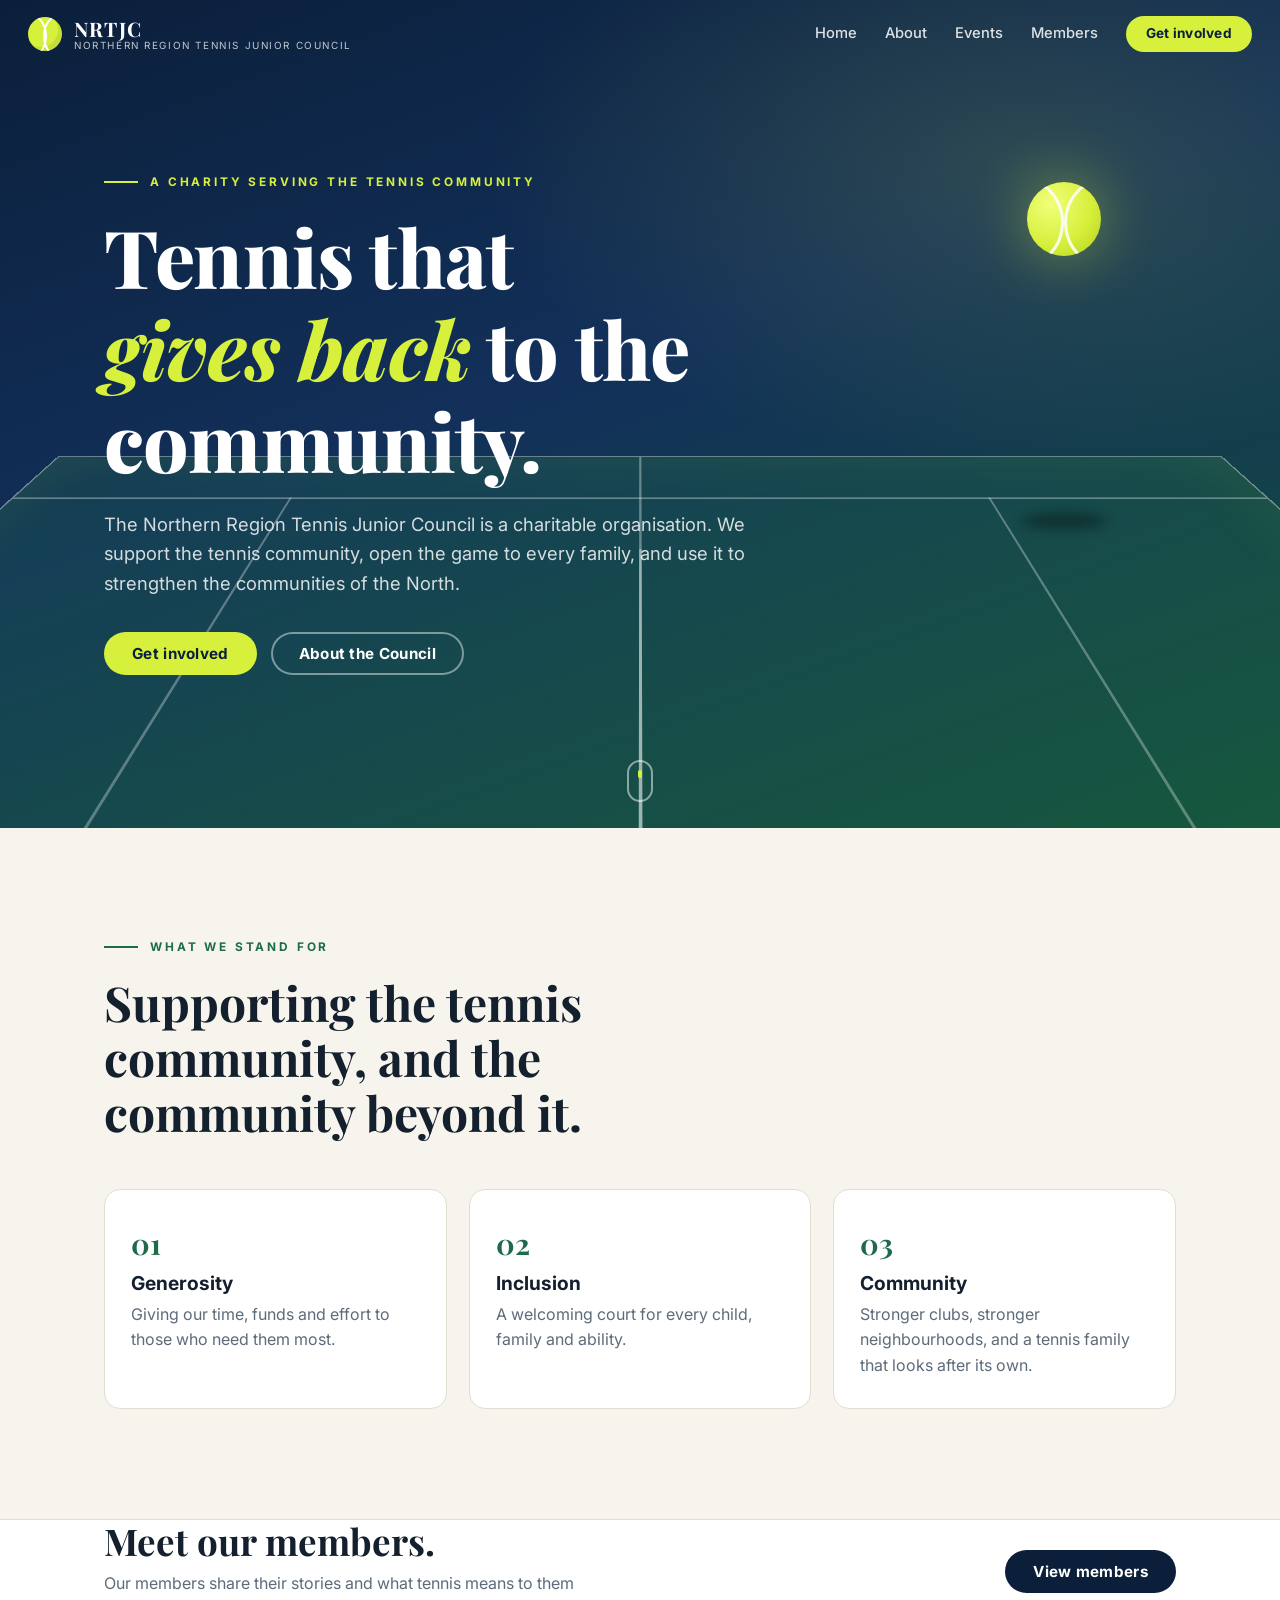
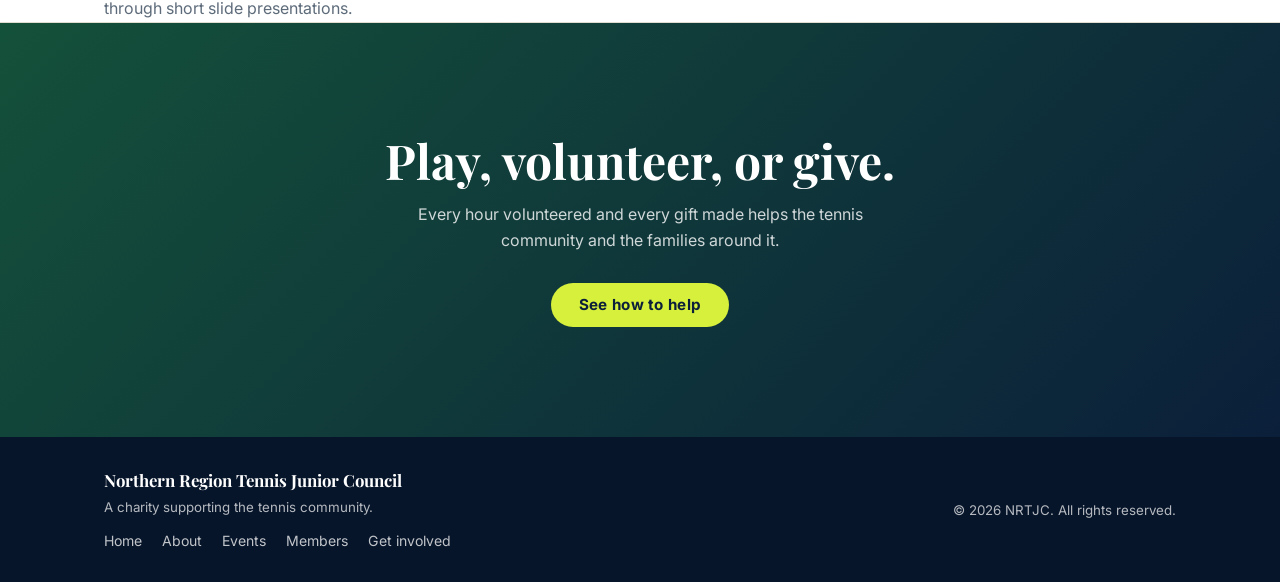
==== index.html @ 8a2147fd "Split into multiple pages and remove placeholder content Pages: home, about, events, members, get-in" ====
<!doctype html>
<html lang="en">
<head>
  <meta charset="utf-8">
  <meta name="viewport" content="width=device-width, initial-scale=1">
  <title>Northern Region Tennis Junior Council</title>
  <meta name="description" content="A charity supporting the tennis community and the communities around it.">
  <link rel="preconnect" href="https://fonts.googleapis.com">
  <link rel="preconnect" href="https://fonts.gstatic.com" crossorigin>
  <link href="https://fonts.googleapis.com/css2?family=Inter:wght@400;500;600;700&family=Playfair+Display:wght@600;700;800&display=swap" rel="stylesheet">
  <link rel="stylesheet" href="styles.css">
</head>
<body data-page="home">
<main>
  <section class="hero hero-simple">
    <div class="court" aria-hidden="true">
      <div class="court-lines"></div>
      <div class="ball"></div>
      <div class="ball-shadow"></div>
    </div>
    <div class="hero-inner">
      <p class="eyebrow">A charity serving the tennis community</p>
      <h1>Tennis that <em>gives&nbsp;back</em> to the community.</h1>
      <p class="lead">The Northern Region Tennis Junior Council is a charitable organisation. We support the tennis community, open the game to every family, and use it to strengthen the communities of the North.</p>
      <div class="hero-cta">
        <a href="get-involved.html" class="btn">Get involved</a>
        <a href="about.html" class="btn btn-ghost">About the Council</a>
      </div>
    </div>
    <a href="#stand" class="scroll-cue" aria-label="Scroll down"><span></span></a>
  </section>

  <section class="section" id="stand">
    <div class="wrap">
      <div class="section-head reveal">
        <p class="eyebrow dark">What we stand for</p>
        <h2>Supporting the tennis community, and the community beyond it.</h2>
      </div>
      <div class="values">
        <div class="value reveal"><span class="n">01</span><h3>Generosity</h3><p>Giving our time, funds and effort to those who need them most.</p></div>
        <div class="value reveal"><span class="n">02</span><h3>Inclusion</h3><p>A welcoming court for every child, family and ability.</p></div>
        <div class="value reveal"><span class="n">03</span><h3>Community</h3><p>Stronger clubs, stronger neighbourhoods, and a tennis family that looks after its own.</p></div>
      </div>
    </div>
  </section>

  <section class="band">
    <div class="wrap split reveal">
      <div><h2>Meet our members.</h2><p>Our members share their stories and what tennis means to them through short slide presentations.</p></div>
      <a href="members.html" class="btn btn-navy">View members</a>
    </div>
  </section>

  <section class="section cta">
    <div class="wrap center reveal">
      <h2>Play, volunteer, or give.</h2>
      <p>Every hour volunteered and every gift made helps the tennis community and the families around it.</p>
      <a href="get-involved.html" class="btn">See how to help</a>
    </div>
  </section>
</main>

<script src="site-config.js"></script>
<script src="layout.js"></script>
</body>
</html>
---- styles.css ----
:root {
  --navy: #0b1f3a;
  --navy-2: #12305a;
  --court: #1d6b4a;
  --court-2: #14513a;
  --ball: #d6f03c;
  --ball-dark: #b5cf1f;
  --cream: #f6f4ec;
  --ink: #14202e;
  --muted: #5d6b7a;
  --line: #e1ddd0;
  --white: #fff;
  --radius: 16px;
  --shadow: 0 18px 40px -18px rgba(11, 31, 58, .35);
  --serif: "Playfair Display", Georgia, serif;
  --sans: "Inter", system-ui, -apple-system, "Segoe UI", sans-serif;
}

* { box-sizing: border-box; }
html { scroll-behavior: smooth; scroll-padding-top: 72px; }
body {
  margin: 0; font-family: var(--sans); color: var(--ink); background: var(--cream);
  line-height: 1.6; -webkit-font-smoothing: antialiased;
}
h1, h2, h3 { font-family: var(--serif); line-height: 1.15; margin: 0; }
h3 { font-family: var(--sans); font-weight: 700; }
p { margin: 0 0 1em; }
a { color: inherit; }
img { max-width: 100%; }
[hidden] { display: none !important; }

.wrap { max-width: 1120px; margin: 0 auto; padding: 0 24px; }
.center { text-align: center; }

/* ---------- Buttons ---------- */
.btn {
  display: inline-block; background: var(--ball); color: var(--navy); font-weight: 700;
  padding: 14px 28px; border-radius: 999px; text-decoration: none; border: 0; cursor: pointer;
  font: 700 .95rem/1 var(--sans); letter-spacing: .02em;
  transition: transform .2s, box-shadow .2s, background .2s;
}
.btn:hover { transform: translateY(-2px); background: #e4ff4a; box-shadow: 0 10px 24px -8px rgba(214, 240, 60, .6); }
.btn-small { padding: 11px 20px; font-size: .85rem; }
.btn-ghost { background: transparent; color: var(--white); box-shadow: inset 0 0 0 2px rgba(255,255,255,.45); }
.btn-ghost:hover { background: rgba(255,255,255,.1); box-shadow: inset 0 0 0 2px var(--white); }
.btn-ghost-dark { background: transparent; color: var(--navy); box-shadow: inset 0 0 0 2px var(--line); }
.btn-ghost-dark:hover { background: var(--cream); box-shadow: inset 0 0 0 2px var(--navy); }

/* ---------- Nav ---------- */
.nav {
  position: fixed; inset: 0 0 auto 0; z-index: 50; height: 68px;
  display: flex; align-items: center; justify-content: space-between; padding: 0 28px;
  background: rgba(11, 31, 58, .0); transition: background .3s, box-shadow .3s;
}
.nav.scrolled { background: rgba(11, 31, 58, .96); backdrop-filter: blur(8px); box-shadow: 0 6px 24px rgba(0,0,0,.2); }
.brand { display: flex; align-items: center; gap: 12px; text-decoration: none; color: var(--white); }
.brand-mark {
  width: 34px; height: 34px; border-radius: 50%; background: var(--ball); position: relative; flex: none;
  box-shadow: inset -4px -4px 0 rgba(0,0,0,.08);
}
.brand-mark::before, .brand-mark::after {
  content: ""; position: absolute; width: 140%; height: 140%; border: 2px solid var(--white); border-radius: 50%;
}
.brand-mark::before { left: -95%; top: -20%; }
.brand-mark::after { right: -95%; top: -20%; }
.brand-mark { overflow: hidden; }
.brand-text { display: flex; flex-direction: column; line-height: 1.1; }
.brand-text strong { font-family: var(--serif); font-size: 1.25rem; letter-spacing: .06em; }
.brand-text small { font-size: .62rem; text-transform: uppercase; letter-spacing: .16em; opacity: .75; }
#navLinks { display: flex; align-items: center; gap: 28px; }
#navLinks a:not(.btn) { color: var(--white); text-decoration: none; font-weight: 500; font-size: .92rem; opacity: .85; position: relative; }
#navLinks a:not(.btn):hover { opacity: 1; }
#navLinks a:not(.btn)::after {
  content: ""; position: absolute; left: 0; bottom: -6px; height: 2px; width: 0; background: var(--ball); transition: width .25s;
}
#navLinks a:not(.btn):hover::after { width: 100%; }
.nav-toggle { display: none; background: none; border: 0; width: 40px; height: 40px; cursor: pointer; position: relative; }
.nav-toggle span { position: absolute; left: 9px; right: 9px; height: 2px; background: var(--white); transition: transform .25s, top .25s; }
.nav-toggle span:first-child { top: 15px; }
.nav-toggle span:last-child { top: 23px; }
.nav-toggle[aria-expanded="true"] span:first-child { top: 19px; transform: rotate(45deg); }
.nav-toggle[aria-expanded="true"] span:last-child { top: 19px; transform: rotate(-45deg); }

/* ---------- Hero ---------- */
.hero {
  position: relative; min-height: 100vh; display: flex; align-items: center; overflow: hidden; color: var(--white);
  background:
    radial-gradient(900px 500px at 80% 20%, rgba(214,240,60,.14), transparent 60%),
    linear-gradient(160deg, var(--navy) 0%, var(--navy-2) 45%, var(--court-2) 100%);
}
.court { position: absolute; inset: 0; perspective: 900px; pointer-events: none; }
.court-lines {
  position: absolute; left: 50%; bottom: -35%; width: 130%; aspect-ratio: 1.9; transform: translateX(-50%) rotateX(62deg);
  border: 3px solid rgba(255,255,255,.35); background: rgba(29,107,74,.25);
  background-image:
    linear-gradient(rgba(255,255,255,.35), rgba(255,255,255,.35)),
    linear-gradient(rgba(255,255,255,.35), rgba(255,255,255,.35)),
    linear-gradient(rgba(255,255,255,.35), rgba(255,255,255,.35)),
    linear-gradient(rgba(255,255,255,.35), rgba(255,255,255,.35));
  background-repeat: no-repeat;
  background-size: 3px 100%, 100% 3px, 100% 3px, 3px 50%;
  background-position: 50% 0, 0 12%, 0 88%, 50% 50%;
  /* service lines & centre mark */
  box-shadow: 0 0 120px rgba(214,240,60,.08) inset;
}
.court-lines::before {
  content: ""; position: absolute; left: 22%; right: 22%; top: 12%; bottom: 12%;
  border-left: 3px solid rgba(255,255,255,.3); border-right: 3px solid rgba(255,255,255,.3);
}
.ball {
  position: absolute; right: 14%; top: 22%; width: 74px; height: 74px; border-radius: 50%;
  background: radial-gradient(circle at 32% 30%, #f1ff7a, var(--ball) 55%, var(--ball-dark));
  box-shadow: 0 0 60px rgba(214,240,60,.45);
  animation: bounce 2.6s cubic-bezier(.3,0,.4,1) infinite;
}
.ball::before, .ball::after {
  content: ""; position: absolute; width: 120%; height: 120%; border: 3px solid rgba(255,255,255,.85); border-radius: 50%;
}
.ball::before { left: -78%; top: -10%; }
.ball::after { right: -78%; top: -10%; }
.ball { overflow: hidden; }
.ball-shadow {
  position: absolute; right: calc(14% - 6px); top: 62%; width: 86px; height: 16px; border-radius: 50%;
  background: rgba(0,0,0,.35); filter: blur(6px); animation: shadow 2.6s cubic-bezier(.3,0,.4,1) infinite;
}
@keyframes bounce {
  0%, 100% { transform: translateY(300px) scale(1, .92); animation-timing-function: cubic-bezier(.2,.7,.4,1); }
  50% { transform: translateY(0) scale(1); animation-timing-function: cubic-bezier(.6,0,.8,.3); }
}
@keyframes shadow { 0%, 100% { transform: scale(1); opacity: .55; } 50% { transform: scale(.55); opacity: .2; } }

.hero-inner { position: relative; max-width: 1120px; margin: 0 auto; padding: 120px 24px 100px; width: 100%; }
.hero h1 { font-size: clamp(2.5rem, 6.4vw, 5rem); font-weight: 800; max-width: 14ch; letter-spacing: -.01em; }
.hero h1 em { font-style: italic; color: var(--ball); }
.lead { max-width: 54ch; font-size: 1.15rem; margin: 24px 0 34px; color: rgba(255,255,255,.82); }
.eyebrow {
  text-transform: uppercase; letter-spacing: .24em; font-size: .74rem; font-weight: 700; color: var(--ball);
  display: flex; align-items: center; gap: 12px; margin-bottom: 18px;
}
.eyebrow::before { content: ""; width: 34px; height: 2px; background: currentColor; }
.eyebrow.dark { color: var(--court); }
.hero-cta { display: flex; flex-wrap: wrap; gap: 14px; }
.scroll-cue {
  position: absolute; left: 50%; bottom: 26px; width: 26px; height: 42px; border: 2px solid rgba(255,255,255,.5);
  border-radius: 14px; transform: translateX(-50%);
}
.scroll-cue span { position: absolute; left: 50%; top: 8px; width: 4px; height: 8px; margin-left: -2px; border-radius: 2px; background: var(--ball); animation: cue 1.6s infinite; }
@keyframes cue { 0% { opacity: 1; transform: translateY(0); } 100% { opacity: 0; transform: translateY(14px); } }

/* ---------- Sections ---------- */
.section { padding: 110px 0; }
.section.dark { background: var(--navy); color: var(--white); }
.section-head { max-width: 640px; margin-bottom: 48px; }
.section-head h2, .two-col h2 { font-size: clamp(2rem, 4vw, 3rem); }
.section-head .sub { margin: 16px 0 0; color: var(--muted); }
.two-col { display: grid; grid-template-columns: 1fr 1.2fr; gap: 64px; align-items: start; }
.pillars { list-style: none; padding: 0; margin: 32px 0 0; display: grid; gap: 22px; }
.pillars li { display: flex; gap: 20px; padding-top: 22px; border-top: 1px solid var(--line); }
.pillars li > span { font-family: var(--serif); font-size: 1.6rem; color: var(--court); font-weight: 700; }
.pillars h3 { margin-bottom: 2px; }
.pillars p { margin: 0; color: var(--muted); }

.cards { display: grid; grid-template-columns: repeat(4, 1fr); gap: 20px; }
.card {
  background: linear-gradient(180deg, rgba(255,255,255,.07), rgba(255,255,255,.02));
  border: 1px solid rgba(255,255,255,.12); border-radius: var(--radius); padding: 28px 24px; position: relative; overflow: hidden;
  transition: transform .3s, border-color .3s;
}
.card::after { content: ""; position: absolute; left: 0; bottom: 0; height: 3px; width: 0; background: var(--ball); transition: width .4s; }
.card:hover { transform: translateY(-6px); border-color: rgba(214,240,60,.5); }
.card:hover::after { width: 100%; }
.card-tag { display: inline-block; background: var(--ball); color: var(--navy); font-size: .72rem; font-weight: 700; padding: 4px 12px; border-radius: 999px; letter-spacing: .08em; margin-bottom: 18px; }
.card h3 { font-size: 1.3rem; margin-bottom: 10px; }
.card p { color: rgba(255,255,255,.75); margin: 0; font-size: .95rem; }

/* ---------- Events ---------- */
.events { list-style: none; margin: 0; padding: 0; display: grid; gap: 14px; }
.events li {
  display: flex; align-items: center; gap: 24px; background: var(--white); border-radius: var(--radius);
  padding: 20px 26px; border: 1px solid var(--line); transition: transform .25s, box-shadow .25s;
}
.events li:hover { transform: translateX(6px); box-shadow: var(--shadow); }
.events time { display: flex; flex-direction: column; align-items: center; min-width: 64px; background: var(--navy); color: var(--white); border-radius: 12px; padding: 8px 6px; line-height: 1.1; }
.events time b { font-size: .68rem; letter-spacing: .16em; color: var(--ball); }
.events time span { font-family: var(--serif); font-size: 1.7rem; font-weight: 700; }
.events li > div { flex: 1; }
.events h3 { font-size: 1.1rem; }
.events p { margin: 2px 0 0; color: var(--muted); font-size: .92rem; }
.chip { font-size: .75rem; font-weight: 700; padding: 6px 14px; border-radius: 999px; background: rgba(29,107,74,.12); color: var(--court-2); white-space: nowrap; }
.chip.alt { background: rgba(11,31,58,.08); color: var(--navy-2); }

/* ---------- Members ---------- */
.members-section { background: linear-gradient(180deg, #ecebe0, var(--cream)); }
.toolbar { display: flex; gap: 14px; margin-bottom: 32px; flex-wrap: wrap; }
.toolbar input {
  flex: 1; min-width: 220px; padding: 14px 20px; border-radius: 999px; border: 1px solid var(--line);
  font: 500 .95rem var(--sans); background: var(--white); outline: none; transition: border-color .2s, box-shadow .2s;
}
.toolbar input:focus { border-color: var(--court); box-shadow: 0 0 0 4px rgba(29,107,74,.15); }
.toolbar .btn { background: var(--navy); color: var(--white); }
.toolbar .btn:hover { background: var(--navy-2); box-shadow: 0 10px 24px -8px rgba(11,31,58,.5); }

.member-grid { display: grid; grid-template-columns: repeat(auto-fill, minmax(260px, 1fr)); gap: 22px; }
.member {
  background: var(--white); border-radius: var(--radius); border: 1px solid var(--line); overflow: hidden; cursor: pointer;
  text-align: left; padding: 0; font: inherit; color: inherit; display: flex; flex-direction: column;
  transition: transform .3s, box-shadow .3s; position: relative;
}
.member:hover, .member:focus-visible { transform: translateY(-6px); box-shadow: var(--shadow); outline: none; }
.member:focus-visible { box-shadow: 0 0 0 3px var(--court), var(--shadow); }
.member-top { height: 96px; position: relative; background: linear-gradient(135deg, var(--navy), var(--court)); }
.member-top::after {
  content: ""; position: absolute; inset: 0; opacity: .25;
  background: repeating-linear-gradient(90deg, transparent 0 38px, rgba(255,255,255,.5) 38px 40px);
}
.avatar {
  width: 72px; height: 72px; border-radius: 50%; display: grid; place-items: center; flex: none;
  font: 800 1.5rem var(--serif); color: var(--navy); background: var(--ball); border: 4px solid var(--white);
}
.member .avatar { position: absolute; left: 22px; bottom: -36px; z-index: 1; }
.member-body { padding: 48px 22px 22px; flex: 1; display: flex; flex-direction: column; }
.member h3 { font-size: 1.15rem; }
.member .meta { color: var(--muted); font-size: .88rem; margin: 2px 0 16px; }
.member-foot { margin-top: auto; display: flex; align-items: center; justify-content: space-between; font-size: .82rem; font-weight: 600; color: var(--court-2); }
.member-foot .arrow { transition: transform .25s; }
.member:hover .arrow { transform: translateX(5px); }
.slide-dots { display: flex; gap: 6px; }
.slide-dots i { width: 10px; height: 10px; border-radius: 50%; background: var(--line); }
.slide-dots i.on { background: var(--ball-dark); }
.remove-btn {
  position: absolute; top: 10px; right: 10px; z-index: 2; background: rgba(0,0,0,.45); color: var(--white); border: 0;
  border-radius: 999px; font: 600 .7rem var(--sans); padding: 5px 10px; cursor: pointer;
}
.remove-btn:hover { background: #b3261e; }
.badge-local { position: absolute; top: 10px; left: 12px; z-index: 2; font-size: .66rem; font-weight: 700; letter-spacing: .1em; text-transform: uppercase; color: var(--navy); background: var(--ball); padding: 3px 9px; border-radius: 999px; }
.empty { text-align: center; color: var(--muted); padding: 40px 0; }

/* ---------- CTA / footer ---------- */
.cta { background: linear-gradient(135deg, var(--court-2), var(--navy)); color: var(--white); }
.cta h2 { font-size: clamp(2rem, 4vw, 3rem); margin-bottom: 14px; }
.cta p { max-width: 52ch; margin: 0 auto 30px; color: rgba(255,255,255,.8); }
.footer { background: #07152a; color: rgba(255,255,255,.7); padding: 30px 0; }
.footer-in { display: flex; justify-content: space-between; gap: 20px; flex-wrap: wrap; align-items: center; }
.footer strong { color: var(--white); font-family: var(--serif); font-size: 1.05rem; }

/* ---------- Modals ---------- */
.modal { position: fixed; inset: 0; z-index: 100; display: grid; place-items: center; padding: 20px; animation: fade .2s; }
.modal-backdrop { position: absolute; inset: 0; background: rgba(7,21,42,.82); backdrop-filter: blur(4px); }
.modal-panel {
  position: relative; background: var(--white); border-radius: 20px; width: 100%; max-height: calc(100vh - 40px);
  overflow: auto; box-shadow: 0 40px 90px rgba(0,0,0,.5); animation: pop .3s cubic-bezier(.2,.8,.3,1.2);
}
@keyframes fade { from { opacity: 0; } }
@keyframes pop { from { opacity: 0; transform: translateY(24px) scale(.96); } }
.modal-close {
  position: absolute; top: 14px; right: 16px; z-index: 3; width: 38px; height: 38px; border-radius: 50%; border: 0;
  background: rgba(11,31,58,.08); font-size: 1.6rem; line-height: 1; cursor: pointer; color: var(--navy);
}
.modal-close:hover { background: var(--ball); }

.viewer-panel { max-width: 1040px; padding: 26px 26px 26px; display: flex; flex-direction: column; }
.viewer-head { display: flex; align-items: center; gap: 16px; padding-right: 50px; margin-bottom: 18px; }
.viewer-head .avatar { width: 58px; height: 58px; font-size: 1.2rem; border: 0; }
.viewer-head h3 { font-size: 1.3rem; font-family: var(--serif); }
.viewer-head p { margin: 0; color: var(--muted); font-size: .92rem; }
.viewer-tabs { display: flex; gap: 8px; margin-bottom: 14px; flex-wrap: wrap; }
.viewer-tabs button {
  border: 1px solid var(--line); background: var(--cream); padding: 9px 18px; border-radius: 999px; cursor: pointer;
  font: 600 .86rem var(--sans); color: var(--navy); transition: all .2s;
}
.viewer-tabs button[aria-selected="true"] { background: var(--navy); color: var(--white); border-color: var(--navy); }
.viewer-stage {
  position: relative; width: 100%; aspect-ratio: 16 / 9; background: var(--cream); border-radius: 12px; overflow: hidden; border: 1px solid var(--line);
}
.viewer-stage iframe { position: absolute; inset: 0; width: 100%; height: 100%; border: 0; }
.stage-msg { position: absolute; inset: 0; display: grid; place-content: center; text-align: center; padding: 24px; color: var(--muted); }
.stage-msg .ico { font-size: 2.4rem; margin-bottom: 6px; }
.stage-msg b { color: var(--navy); }
.stage-loading::before {
  content: ""; position: absolute; left: 50%; top: 50%; width: 34px; height: 34px; margin: -17px; border-radius: 50%;
  border: 3px solid var(--line); border-top-color: var(--court); animation: spin .8s linear infinite;
}
@keyframes spin { to { transform: rotate(360deg); } }

.form-panel { max-width: 560px; padding: 34px 32px 28px; }
.form-panel h3 { font: 700 1.6rem var(--serif); margin-bottom: 8px; }
.hint { color: var(--muted); font-size: .9rem; }
.hint.small { font-size: .78rem; margin: 18px 0 0; }
.hint code { background: var(--cream); padding: 1px 6px; border-radius: 4px; }
.form-panel form { display: grid; gap: 14px; margin-top: 18px; }
.form-panel label { display: grid; gap: 6px; font-size: .8rem; font-weight: 700; color: var(--navy); text-transform: uppercase; letter-spacing: .06em; }
.form-panel input {
  padding: 12px 14px; border: 1px solid var(--line); border-radius: 10px; font: 400 .95rem var(--sans);
  text-transform: none; letter-spacing: 0; color: var(--ink); outline: none;
}
.form-panel input:focus { border-color: var(--court); box-shadow: 0 0 0 4px rgba(29,107,74,.15); }
.row { display: grid; grid-template-columns: 1fr 1fr; gap: 14px; }
.error { color: #b3261e; background: #fdecea; padding: 10px 14px; border-radius: 10px; font-size: .88rem; margin: 0; }
.form-actions { display: flex; justify-content: flex-end; gap: 10px; margin-top: 6px; }

/* ---------- Reveal on scroll ---------- */
.reveal { opacity: 0; transform: translateY(26px); transition: opacity .7s ease, transform .7s ease; }
.reveal.in { opacity: 1; transform: none; }

/* ---------- Responsive ---------- */
@media (max-width: 900px) {
  .cards { grid-template-columns: repeat(2, 1fr); }
  .two-col { grid-template-columns: 1fr; gap: 28px; }
  .ball { right: 8%; width: 56px; height: 56px; }
  .ball-shadow { right: 8%; }
}
@media (max-width: 720px) {
  .nav-toggle { display: block; }
  #navLinks {
    position: absolute; top: 68px; left: 0; right: 0; flex-direction: column; align-items: stretch; gap: 0;
    background: rgba(11,31,58,.98); padding: 8px 24px 20px; display: none;
  }
  #navLinks.open { display: flex; }
  #navLinks a { padding: 14px 0; border-bottom: 1px solid rgba(255,255,255,.1); }
  #navLinks .btn { text-align: center; margin-top: 14px; border: 0; }
  .nav { background: rgba(11,31,58,.96); }
  .section { padding: 80px 0; }
  .cards { grid-template-columns: 1fr; }
  .events li { flex-wrap: wrap; gap: 14px; padding: 18px; }
  .row { grid-template-columns: 1fr; }
  .viewer-panel { padding: 18px 14px; }
  .form-panel { padding: 28px 20px 22px; }
  .hero-inner { padding-top: 110px; }
  .ball { top: 14%; }
}
@media (prefers-reduced-motion: reduce) {
  *, *::before, *::after { animation: none !important; transition: none !important; }
  html { scroll-behavior: auto; }
  .reveal { opacity: 1; transform: none; }
}

/* ---------- Multi-page additions ---------- */
.nav a[aria-current="page"]:not(.btn)::after { width: 100%; }
.nav a[aria-current="page"]:not(.btn) { opacity: 1; }
.page-hero {
  color: var(--white); padding: 150px 0 80px; position: relative; overflow: hidden;
  background:
    radial-gradient(700px 360px at 85% 0%, rgba(214,240,60,.14), transparent 60%),
    linear-gradient(160deg, var(--navy), var(--navy-2) 60%, var(--court-2));
}
.page-hero::after {
  content: ""; position: absolute; left: 0; right: 0; bottom: 0; height: 4px; background: var(--ball);
}
.page-hero h1 { font-size: clamp(2.2rem, 5vw, 3.8rem); max-width: 18ch; }
.page-hero p { max-width: 58ch; color: rgba(255,255,255,.82); font-size: 1.1rem; margin: 18px 0 0; }
.hero-simple { min-height: 92vh; }

.values { display: grid; grid-template-columns: repeat(3, 1fr); gap: 22px; }
.value {
  background: var(--white); border: 1px solid var(--line); border-radius: var(--radius); padding: 30px 26px;
  transition: transform .3s, box-shadow .3s;
}
.value:hover { transform: translateY(-6px); box-shadow: var(--shadow); }
.value .n { font-family: var(--serif); color: var(--court); font-size: 1.8rem; font-weight: 700; }
.value h3 { margin: 6px 0 8px; font-size: 1.2rem; }
.value p { margin: 0; color: var(--muted); }

.prose { max-width: 720px; }
.prose h2 { font-size: clamp(1.8rem, 3.4vw, 2.4rem); margin-bottom: 18px; }
.prose p { font-size: 1.08rem; color: #2a3947; }

.band { background: var(--white); border-top: 1px solid var(--line); border-bottom: 1px solid var(--line); }
.split { display: flex; justify-content: space-between; align-items: center; gap: 28px; flex-wrap: wrap; }
.split h2 { font-size: clamp(1.7rem, 3vw, 2.3rem); }
.split p { margin: 8px 0 0; color: var(--muted); max-width: 52ch; }
.btn-navy { background: var(--navy); color: var(--white); }
.btn-navy:hover { background: var(--navy-2); box-shadow: 0 10px 24px -8px rgba(11,31,58,.5); }

.empty-state {
  text-align: center; background: var(--white); border: 2px dashed var(--line); border-radius: var(--radius);
  padding: 56px 24px; color: var(--muted);
}
.empty-state .ico { font-size: 2.4rem; }
.empty-state h3 { color: var(--navy); font-size: 1.2rem; margin: 6px 0; }
.empty-state p { margin: 0 auto 18px; max-width: 46ch; }

.events .chip:empty { display: none; }
.cards.light .card { background: var(--white); border-color: var(--line); color: var(--ink); }
.cards.light .card p { color: var(--muted); }
.cards.light .card:hover { border-color: var(--court); }
.cards.light .card::after { background: var(--court); }
.card .btn { margin-top: 16px; }

.footer-links { display: flex; gap: 20px; flex-wrap: wrap; margin-top: 10px; }
.footer-links a { color: rgba(255,255,255,.75); text-decoration: none; font-size: .88rem; }
.footer-links a:hover { color: var(--ball); }

@media (max-width: 900px) { .values { grid-template-columns: 1fr; } }
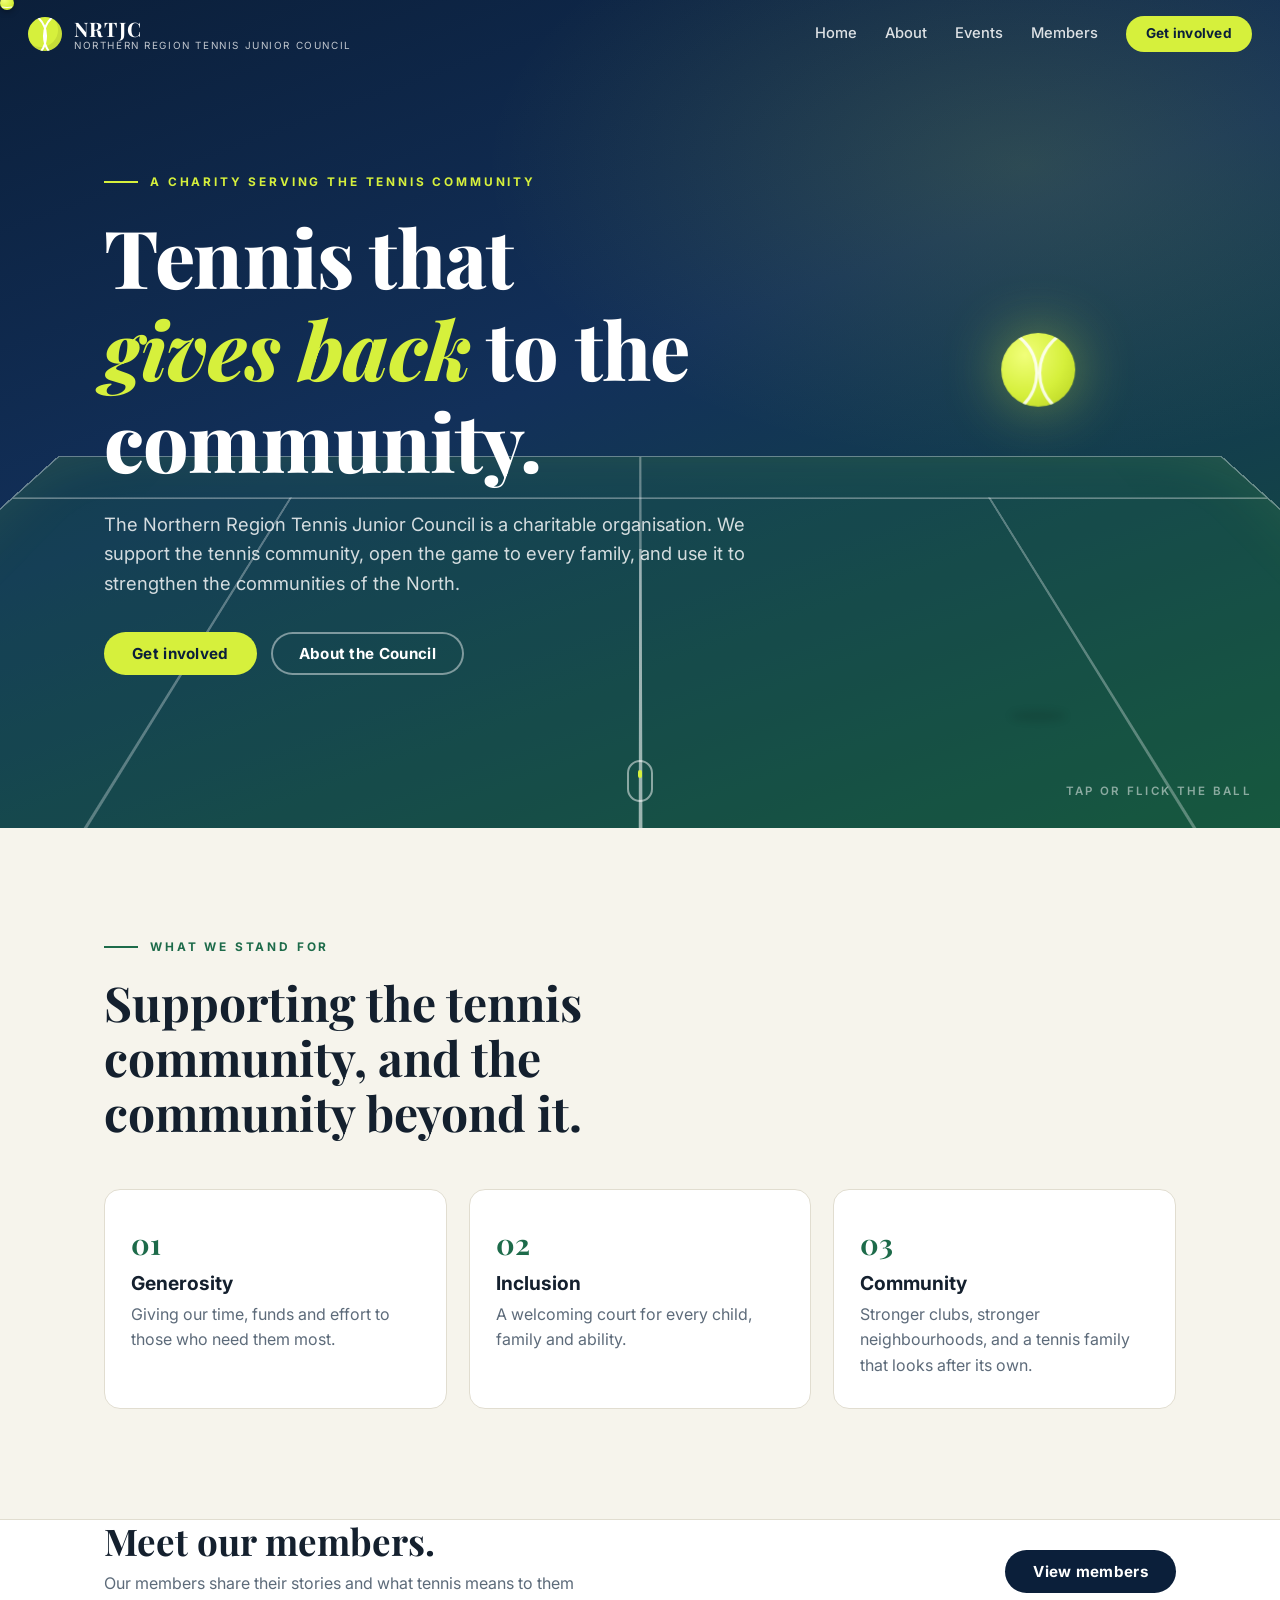
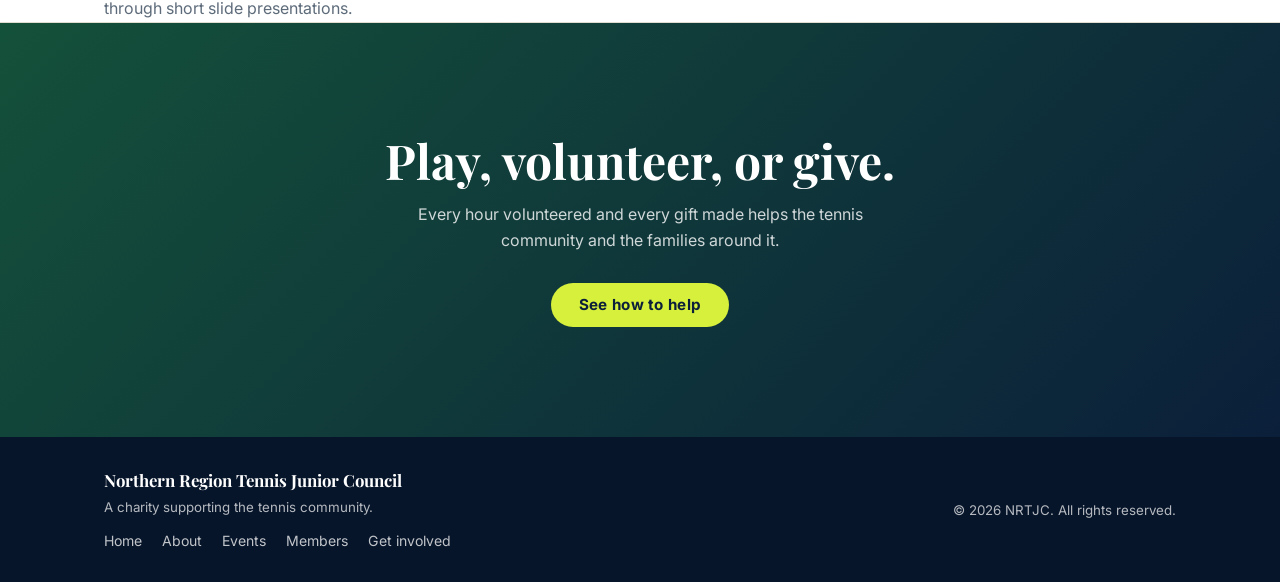
==== commit 97a487e1: "Add interactive hero ball and subtle motion touches Flickable, tappable hero ball with a quiet rally" ====
--- a/index.html
+++ b/index.html
@@ -62,5 +62,6 @@
 
 <script src="site-config.js"></script>
 <script src="layout.js"></script>
+<script src="fun.js"></script>
 </body>
 </html>
--- a/styles.css
+++ b/styles.css
@@ -391,3 +391,50 @@
 .footer-links a:hover { color: var(--ball); }
 
 @media (max-width: 900px) { .values { grid-template-columns: 1fr; } }
+
+/* ---------- Whimsy ---------- */
+/* hero ball is driven by fun.js; without JS the CSS bounce above still runs */
+.ball.live {
+  left: 0; top: 0; right: auto; z-index: 3; animation: none; cursor: grab; touch-action: none;
+  will-change: transform; transform: translate(-200px, -200px);
+}
+.ball.live.held { cursor: grabbing; }
+.ball.live:focus-visible { outline: 3px solid var(--white); outline-offset: 4px; }
+.ball-shadow.live { left: 0; top: 0; right: auto; animation: none; z-index: 2; will-change: transform; transform: translate(-200px, -200px); }
+
+.rally {
+  position: absolute; right: 28px; bottom: 30px; z-index: 3; pointer-events: none; text-align: right;
+  font: 600 .72rem/1 var(--sans); letter-spacing: .2em; text-transform: uppercase; color: rgba(255,255,255,.5);
+  transition: color .3s;
+}
+.rally.on { color: var(--ball); }
+@media (max-width: 720px) { .rally { right: 16px; bottom: 74px; } }
+
+/* thin scroll line with a rolling ball */
+.progress { position: fixed; z-index: 60; left: 0; right: 0; top: 0; height: 14px; pointer-events: none; }
+.progress i { position: absolute; left: 0; top: 0; height: 3px; background: var(--ball); box-shadow: 0 0 10px rgba(214,240,60,.6); }
+.progress b {
+  position: absolute; top: -4px; left: 0; width: 14px; height: 14px; border-radius: 50%;
+  background: radial-gradient(circle at 32% 30%, #f1ff7a, var(--ball) 60%, var(--ball-dark));
+  box-shadow: 0 2px 6px rgba(0,0,0,.3);
+}
+.progress b::before {
+  content: ""; position: absolute; inset: 2px -5px; border: 1.5px solid rgba(255,255,255,.9); border-radius: 50%;
+  clip-path: inset(0 7px);
+}
+
+/* logo ball spins on hover */
+.brand-mark { transition: transform .7s cubic-bezier(.2,.8,.3,1); }
+.brand:hover .brand-mark { transform: rotate(360deg); }
+
+/* court lines draw in on load */
+.court-lines { animation: courtIn 1.6s cubic-bezier(.2,.7,.2,1) both; }
+@keyframes courtIn { from { opacity: 0; transform: translateX(-50%) rotateX(62deg) translateY(60px) scale(.94); } }
+
+/* section eyebrow rules extend as they scroll into view */
+.reveal .eyebrow::before { width: 0; transition: width .9s .2s cubic-bezier(.2,.7,.2,1); }
+.reveal.in .eyebrow::before { width: 34px; }
+
+/* empty-state ball hops */
+.empty-state .ico { display: inline-block; animation: hop 2.2s cubic-bezier(.3,0,.4,1) infinite; }
+@keyframes hop { 0%, 100% { transform: translateY(0); } 40% { transform: translateY(-14px); } 55% { transform: translateY(0) scale(1.08, .92); } }
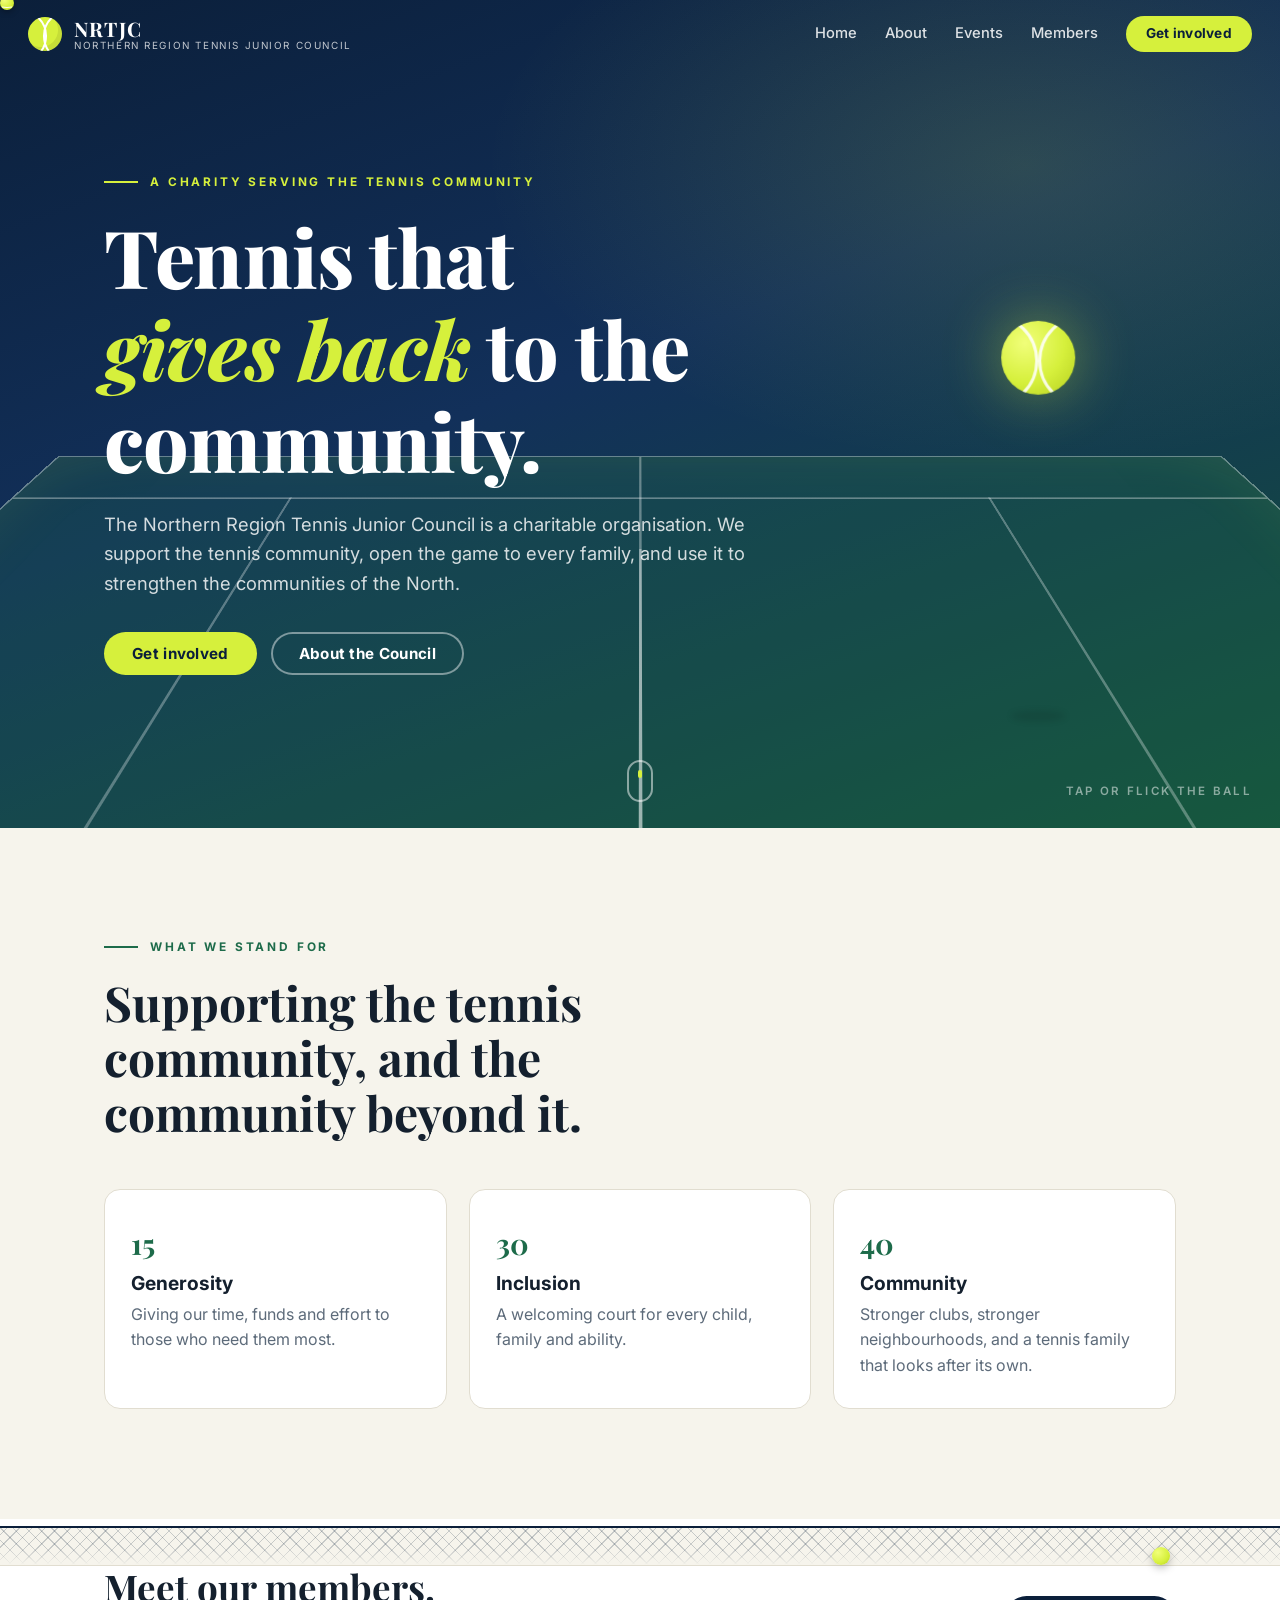
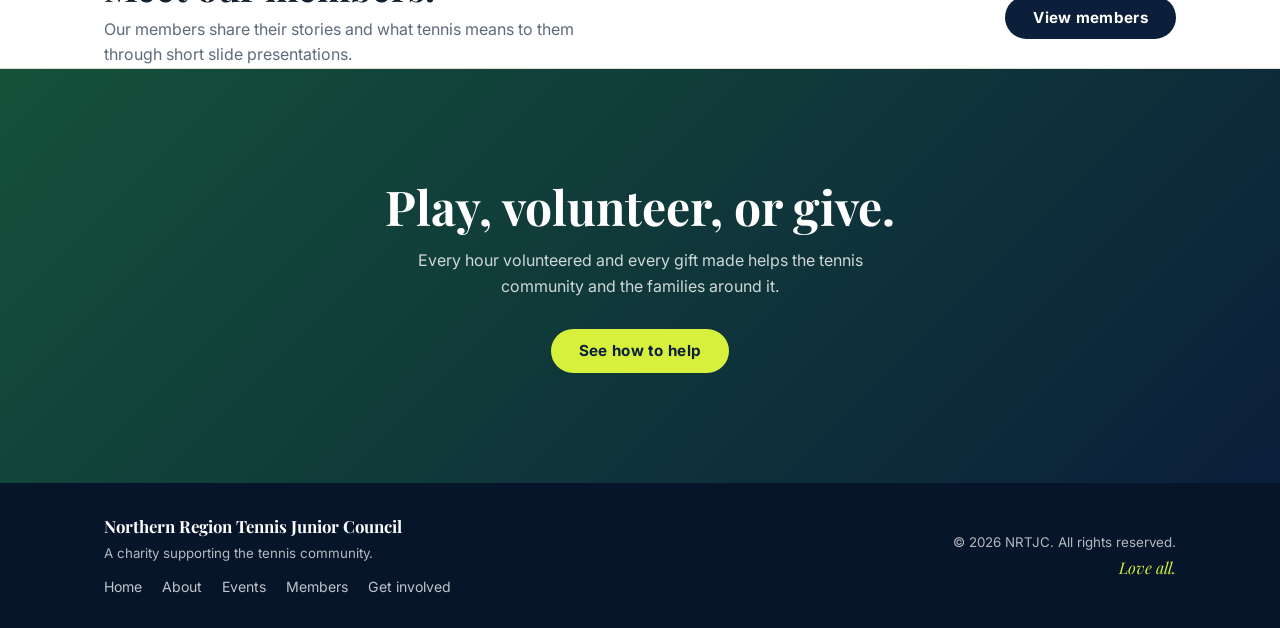
==== commit 656ce2b4: "Add more whimsy: tennis-score numbering, net hop, pop-up balls Values and cards are numbered 15/30/4" ====
--- a/index.html
+++ b/index.html
@@ -37,12 +37,14 @@
         <h2>Supporting the tennis community, and the community beyond it.</h2>
       </div>
       <div class="values">
-        <div class="value reveal"><span class="n">01</span><h3>Generosity</h3><p>Giving our time, funds and effort to those who need them most.</p></div>
-        <div class="value reveal"><span class="n">02</span><h3>Inclusion</h3><p>A welcoming court for every child, family and ability.</p></div>
-        <div class="value reveal"><span class="n">03</span><h3>Community</h3><p>Stronger clubs, stronger neighbourhoods, and a tennis family that looks after its own.</p></div>
+        <div class="value reveal"><span class="n">15</span><h3>Generosity</h3><p>Giving our time, funds and effort to those who need them most.</p></div>
+        <div class="value reveal"><span class="n">30</span><h3>Inclusion</h3><p>A welcoming court for every child, family and ability.</p></div>
+        <div class="value reveal"><span class="n">40</span><h3>Community</h3><p>Stronger clubs, stronger neighbourhoods, and a tennis family that looks after its own.</p></div>
       </div>
     </div>
   </section>
+
+  <div class="net" aria-hidden="true"><i></i></div>
 
   <section class="band">
     <div class="wrap split reveal">
--- a/styles.css
+++ b/styles.css
@@ -438,3 +438,46 @@
 /* empty-state ball hops */
 .empty-state .ico { display: inline-block; animation: hop 2.2s cubic-bezier(.3,0,.4,1) infinite; }
 @keyframes hop { 0%, 100% { transform: translateY(0); } 40% { transform: translateY(-14px); } 55% { transform: translateY(0) scale(1.08, .92); } }
+
+/* ---------- More whimsy ---------- */
+.btn:active { transform: scale(.96); }
+.signoff { font-family: var(--serif); color: var(--ball); font-size: 1rem; }
+
+/* a net between sections; a ball hops over it once */
+.net { position: relative; height: 46px; background: var(--cream); z-index: 2; }
+.net::before {
+  content: ""; position: absolute; left: 0; right: 0; top: 7px; bottom: 0;
+  background:
+    repeating-linear-gradient(45deg, transparent 0 8px, rgba(11,31,58,.2) 8px 9px),
+    repeating-linear-gradient(-45deg, transparent 0 8px, rgba(11,31,58,.2) 8px 9px);
+  -webkit-mask-image: linear-gradient(#000 55%, transparent); mask-image: linear-gradient(#000 55%, transparent);
+}
+.net::after {
+  content: ""; position: absolute; left: 0; right: 0; top: 0; height: 7px;
+  background: var(--white); border-bottom: 2px solid var(--navy);
+}
+.net i {
+  position: absolute; left: 5%; top: 0; width: 18px; height: 18px; border-radius: 50%; z-index: 3;
+  background: radial-gradient(circle at 32% 30%, #f1ff7a, var(--ball) 60%, var(--ball-dark));
+  box-shadow: 0 3px 8px rgba(0,0,0,.25); transform: translateY(26px);
+}
+.net.go i { animation: netX 1.9s linear forwards, netY 1.9s forwards; }
+@keyframes netX { to { left: 90%; } }
+@keyframes netY {
+  0%   { transform: translateY(26px); animation-timing-function: cubic-bezier(.2,.7,.4,1); }
+  45%  { transform: translateY(-58px); animation-timing-function: cubic-bezier(.6,0,.8,.4); }
+  78%  { transform: translateY(28px); animation-timing-function: cubic-bezier(.2,.7,.4,1); }
+  88%  { transform: translateY(10px); animation-timing-function: cubic-bezier(.6,0,.8,.4); }
+  100% { transform: translateY(28px); }
+}
+
+/* pop-up balls from clicking empty court */
+.mini {
+  position: absolute; z-index: 2; width: 22px; height: 22px; margin: -11px 0 0 -11px; border-radius: 50%; pointer-events: none;
+  background: radial-gradient(circle at 32% 30%, #f1ff7a, var(--ball) 60%, var(--ball-dark)); box-shadow: 0 3px 8px rgba(0,0,0,.3);
+}
+.hero, .page-hero { cursor: default; }
+
+/* avatars hop when their card is hovered */
+.member:hover .avatar, .member:focus-visible .avatar { animation: avatarHop .55s cubic-bezier(.3,0,.4,1); }
+@keyframes avatarHop { 0%, 100% { transform: translateY(0); } 40% { transform: translateY(-9px); } 62% { transform: translateY(0) scale(1.06, .94); } }
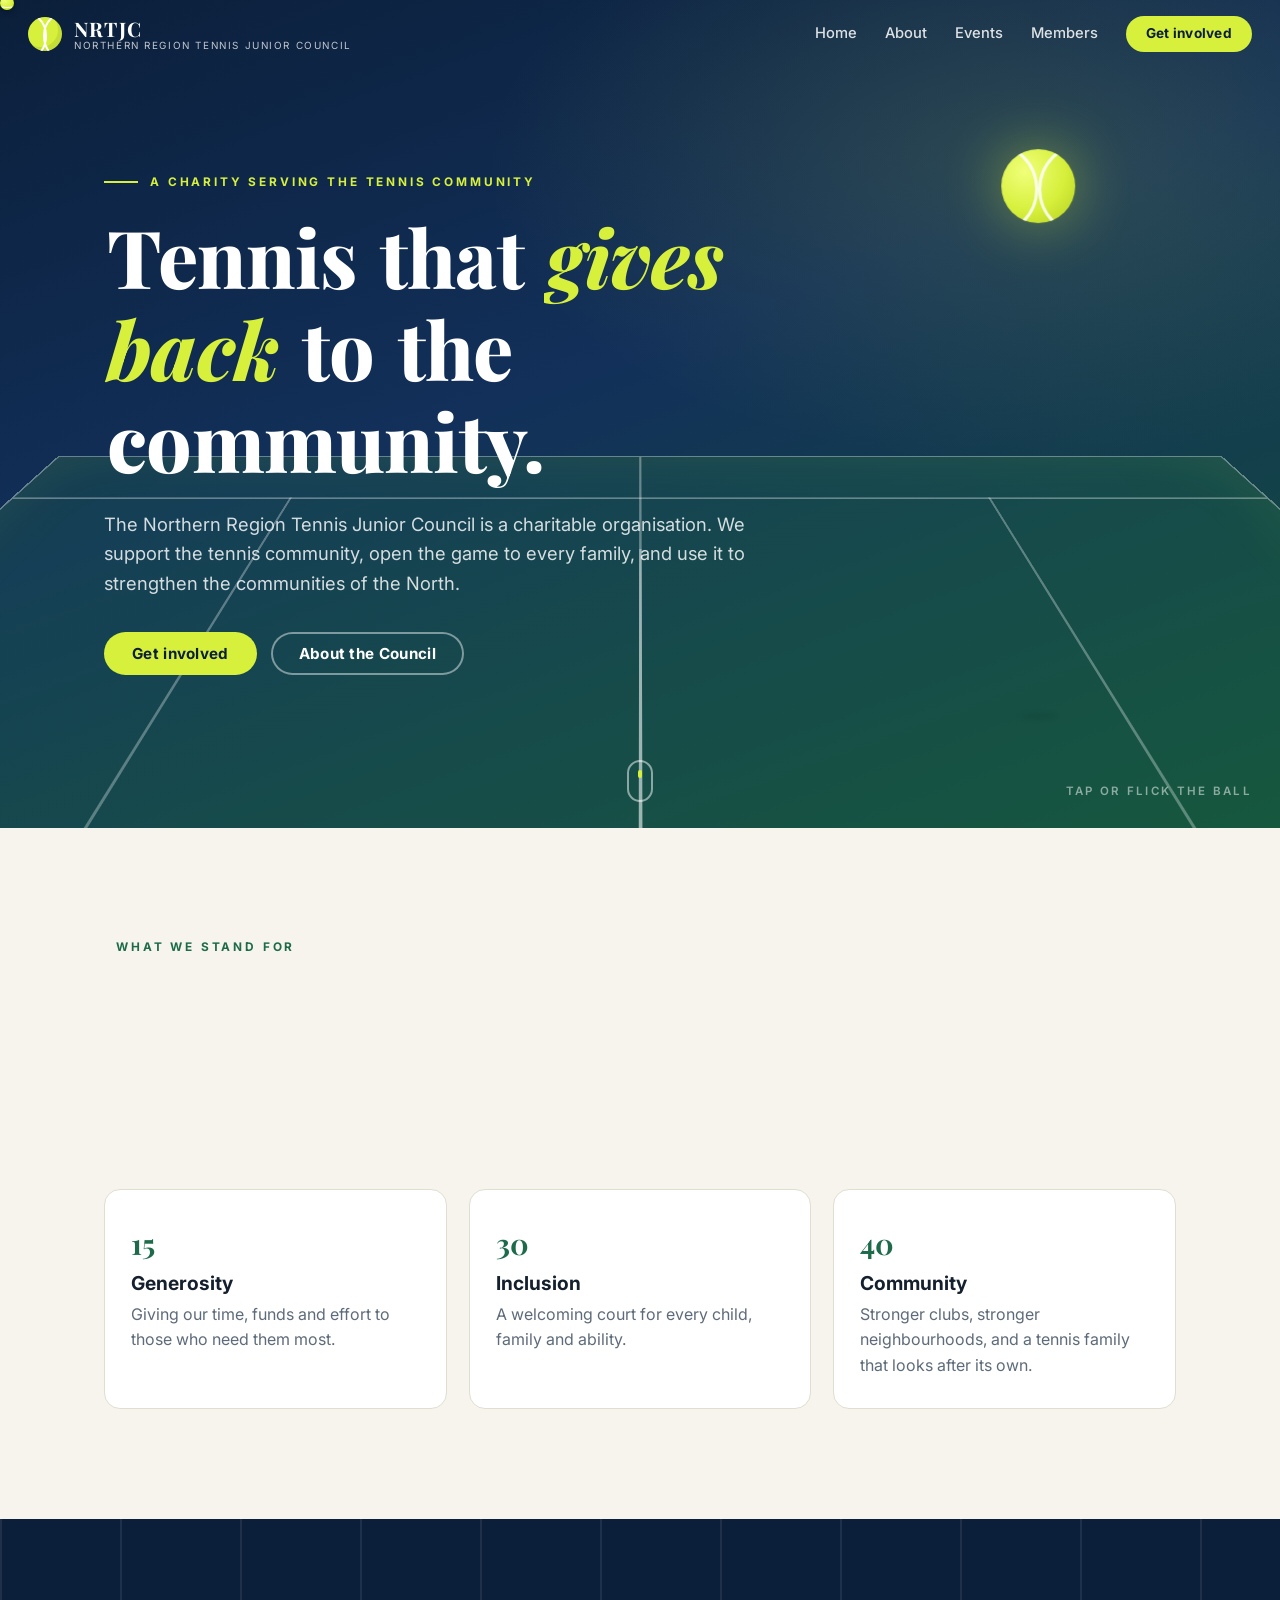
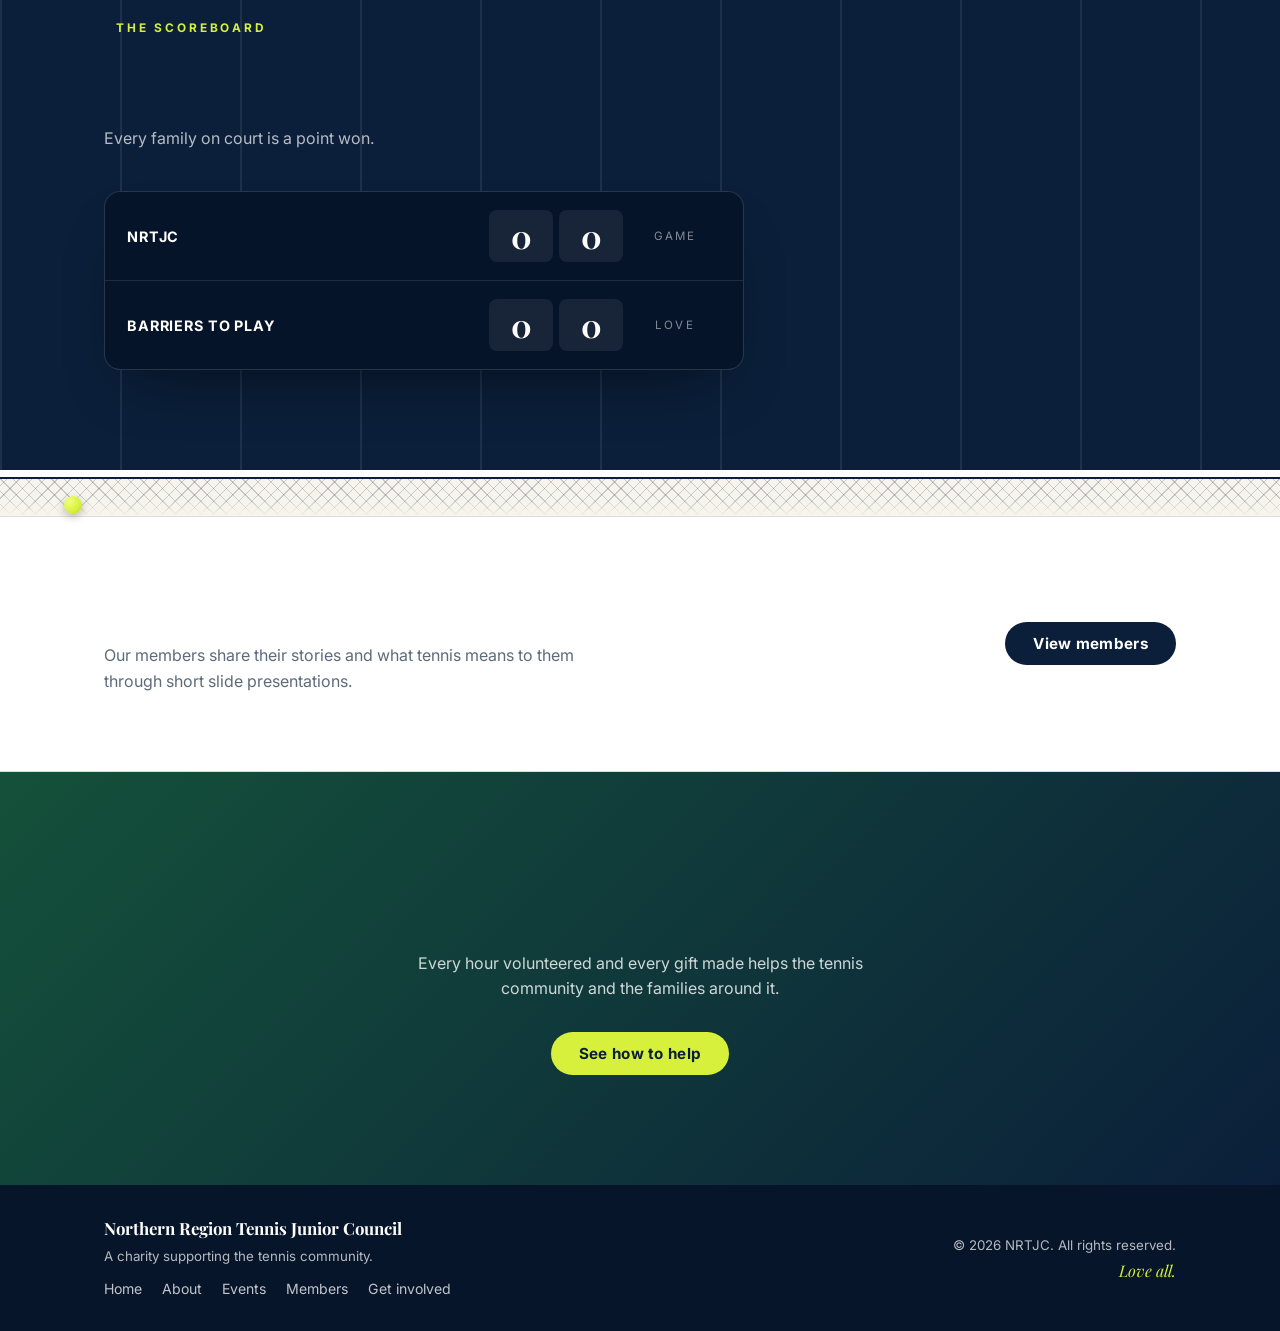
==== commit 26e43443: "Go overboard: replayable effects across every page Reveals, net hop, hero court/ball, word-rise head" ====
--- a/index.html
+++ b/index.html
@@ -44,6 +44,20 @@
     </div>
   </section>
 
+  <section class="scoreboard" aria-label="Game, set, community">
+    <div class="wrap">
+      <div class="sb-head reveal">
+        <p class="eyebrow">The scoreboard</p>
+        <h2>Game, set, community.</h2>
+        <p>Every family on court is a point won.</p>
+      </div>
+      <div class="sb reveal" role="img" aria-label="Scoreboard: NRTJC wins 6-0, 6-0 against barriers to play">
+        <div class="sb-row"><span class="sb-name">NRTJC</span><span class="sb-set" data-to="6">0</span><span class="sb-set" data-to="6">0</span><span class="sb-pt">Game</span></div>
+        <div class="sb-row"><span class="sb-name">Barriers to play</span><span class="sb-set" data-to="0">0</span><span class="sb-set" data-to="0">0</span><span class="sb-pt">Love</span></div>
+      </div>
+    </div>
+  </section>
+
   <div class="net" aria-hidden="true"><i></i></div>
 
   <section class="band">
@@ -65,5 +79,6 @@
 <script src="site-config.js"></script>
 <script src="layout.js"></script>
 <script src="fun.js"></script>
+<script src="play.js"></script>
 </body>
 </html>
--- a/styles.css
+++ b/styles.css
@@ -481,3 +481,101 @@
 /* avatars hop when their card is hovered */
 .member:hover .avatar, .member:focus-visible .avatar { animation: avatarHop .55s cubic-bezier(.3,0,.4,1); }
 @keyframes avatarHop { 0%, 100% { transform: translateY(0); } 40% { transform: translateY(-9px); } 62% { transform: translateY(0) scale(1.06, .94); } }
+
+/* ---------- Spacing fix + inner-page ball ---------- */
+.band { padding: 76px 0; }
+@media (max-width: 720px) { .band { padding: 52px 0; } }
+
+.page-hero .ball { width: 46px; height: 46px; }
+.page-hero .ball-shadow { width: 58px; height: 12px; }
+.page-hero .rally { bottom: 24px; }
+@media (max-width: 720px) { .page-hero .rally { bottom: 22px; right: 16px; } }
+
+/* ---------- Overboard ---------- */
+.fx { position: fixed; inset: 0; z-index: 80; pointer-events: none; overflow: hidden; }
+
+/* headings: words rise into place; replays whenever the heading re-enters view */
+.w { display: inline-block; overflow: hidden; vertical-align: top; padding: 0 .04em .16em; margin-bottom: -.16em; }
+.wi { display: inline-block; transform: translateY(115%); transition: transform .85s cubic-bezier(.2,.7,.2,1); transition-delay: calc(var(--i, 0) * 65ms); }
+.words-in .wi { transform: none; }
+
+/* tennis-score tick */
+.tick { animation: tick .35s cubic-bezier(.3,0,.4,1); }
+@keyframes tick { 0% { transform: translateY(-40%); opacity: 0; } 100% { transform: none; opacity: 1; } }
+.value .n, .card-tag { display: inline-block; }
+
+/* hero: court redraws on re-entry, parallax, bounce ripples, cursor trail */
+.hero.out .court-lines { animation: none; opacity: 0; }
+.hero .court { transform: translate(calc(var(--px, 0) * -26px), calc(var(--py, 0) * -14px)); transition: transform .35s ease-out; }
+.ripple {
+  position: absolute; width: 96px; height: 24px; margin: -12px 0 0 -48px; border-radius: 50%; z-index: 1; pointer-events: none;
+  border: 2px solid rgba(214,240,60,.8);
+}
+.dot {
+  position: absolute; z-index: 1; width: 8px; height: 8px; border-radius: 50%; pointer-events: none;
+  background: var(--ball); box-shadow: 0 0 10px rgba(214,240,60,.7);
+}
+
+/* scoreboard */
+.scoreboard { background: var(--navy); color: var(--white); padding: 100px 0; position: relative; overflow: hidden; }
+.scoreboard::before {
+  content: ""; position: absolute; inset: 0; opacity: .08; pointer-events: none;
+  background: repeating-linear-gradient(90deg, #fff 0 2px, transparent 2px 120px);
+}
+.sb-head { position: relative; max-width: 560px; margin-bottom: 40px; }
+.sb-head h2 { font-size: clamp(2rem, 4vw, 3rem); }
+.sb-head p:last-child { color: rgba(255,255,255,.7); margin: 14px 0 0; }
+.sb {
+  position: relative; max-width: 640px; border-radius: var(--radius); overflow: hidden;
+  background: #06142a; border: 1px solid rgba(255,255,255,.14); box-shadow: 0 30px 60px -30px rgba(0,0,0,.6);
+}
+.sb-row { display: grid; grid-template-columns: 1fr 64px 64px 92px; align-items: center; padding: 18px 22px; gap: 6px; }
+.sb-row + .sb-row { border-top: 1px solid rgba(255,255,255,.1); }
+.sb-name { font-weight: 700; letter-spacing: .06em; text-transform: uppercase; font-size: .9rem; }
+.sb-set {
+  text-align: center; font: 700 2rem/1 var(--serif); font-variant-numeric: tabular-nums;
+  background: rgba(255,255,255,.07); border-radius: 8px; padding: 10px 0; color: var(--white);
+}
+.sb-pt { text-align: center; font-size: .72rem; text-transform: uppercase; letter-spacing: .18em; color: rgba(255,255,255,.5); transition: color .4s; }
+.sb.won .sb-row:first-child .sb-pt { color: var(--ball); }
+.sb.won .sb-row:first-child .sb-name { color: var(--ball); }
+.sb-set.tick { color: var(--ball); }
+@media (max-width: 560px) { .sb-row { grid-template-columns: 1fr 48px 48px 64px; padding: 14px; } .sb-set { font-size: 1.5rem; } }
+
+/* footer dribble */
+.footer { position: relative; }
+.runner {
+  position: absolute; top: -9px; left: 0; width: 18px; height: 18px; border-radius: 50%; opacity: 0;
+  background: radial-gradient(circle at 32% 30%, #f1ff7a, var(--ball) 60%, var(--ball-dark)); box-shadow: 0 3px 8px rgba(0,0,0,.35);
+}
+.footer.go .runner { animation: runX 4.2s linear forwards, runY 4.2s forwards; }
+@keyframes runX { 0% { left: 0; opacity: 1; } 92% { opacity: 1; } 100% { left: calc(100% - 18px); opacity: 0; } }
+@keyframes runY {
+  0%   { transform: translateY(-4px); animation-timing-function: cubic-bezier(.2,.7,.4,1); }
+  12%  { transform: translateY(-86px); animation-timing-function: cubic-bezier(.6,0,.8,.4); }
+  25%  { transform: translateY(0); animation-timing-function: cubic-bezier(.2,.7,.4,1); }
+  37%  { transform: translateY(-58px); animation-timing-function: cubic-bezier(.6,0,.8,.4); }
+  50%  { transform: translateY(0); animation-timing-function: cubic-bezier(.2,.7,.4,1); }
+  60%  { transform: translateY(-34px); animation-timing-function: cubic-bezier(.6,0,.8,.4); }
+  72%  { transform: translateY(0); animation-timing-function: cubic-bezier(.2,.7,.4,1); }
+  80%  { transform: translateY(-16px); animation-timing-function: cubic-bezier(.6,0,.8,.4); }
+  90%  { transform: translateY(0); }
+  100% { transform: translateY(0); }
+}
+
+/* hidden: ace */
+.ace { position: absolute; top: 38%; left: 0; display: flex; align-items: center; }
+.ace-streak { width: 260px; height: 6px; border-radius: 3px; background: linear-gradient(90deg, transparent, rgba(214,240,60,.85)); }
+.ace-ball {
+  width: 26px; height: 26px; margin-left: -3px; border-radius: 50%;
+  background: radial-gradient(circle at 32% 30%, #f1ff7a, var(--ball) 60%, var(--ball-dark)); box-shadow: 0 0 26px rgba(214,240,60,.9);
+}
+.ace-text {
+  position: absolute; left: 50%; top: 50%; transform: translate(-50%, -50%); font: italic 800 clamp(3rem, 12vw, 8rem)/1 var(--serif);
+  color: var(--white); text-shadow: 0 6px 40px rgba(11,31,58,.7); -webkit-text-stroke: 2px var(--navy);
+}
+
+@media (prefers-reduced-motion: reduce) {
+  .wi { transform: none !important; }
+  .runner { display: none; }
+}
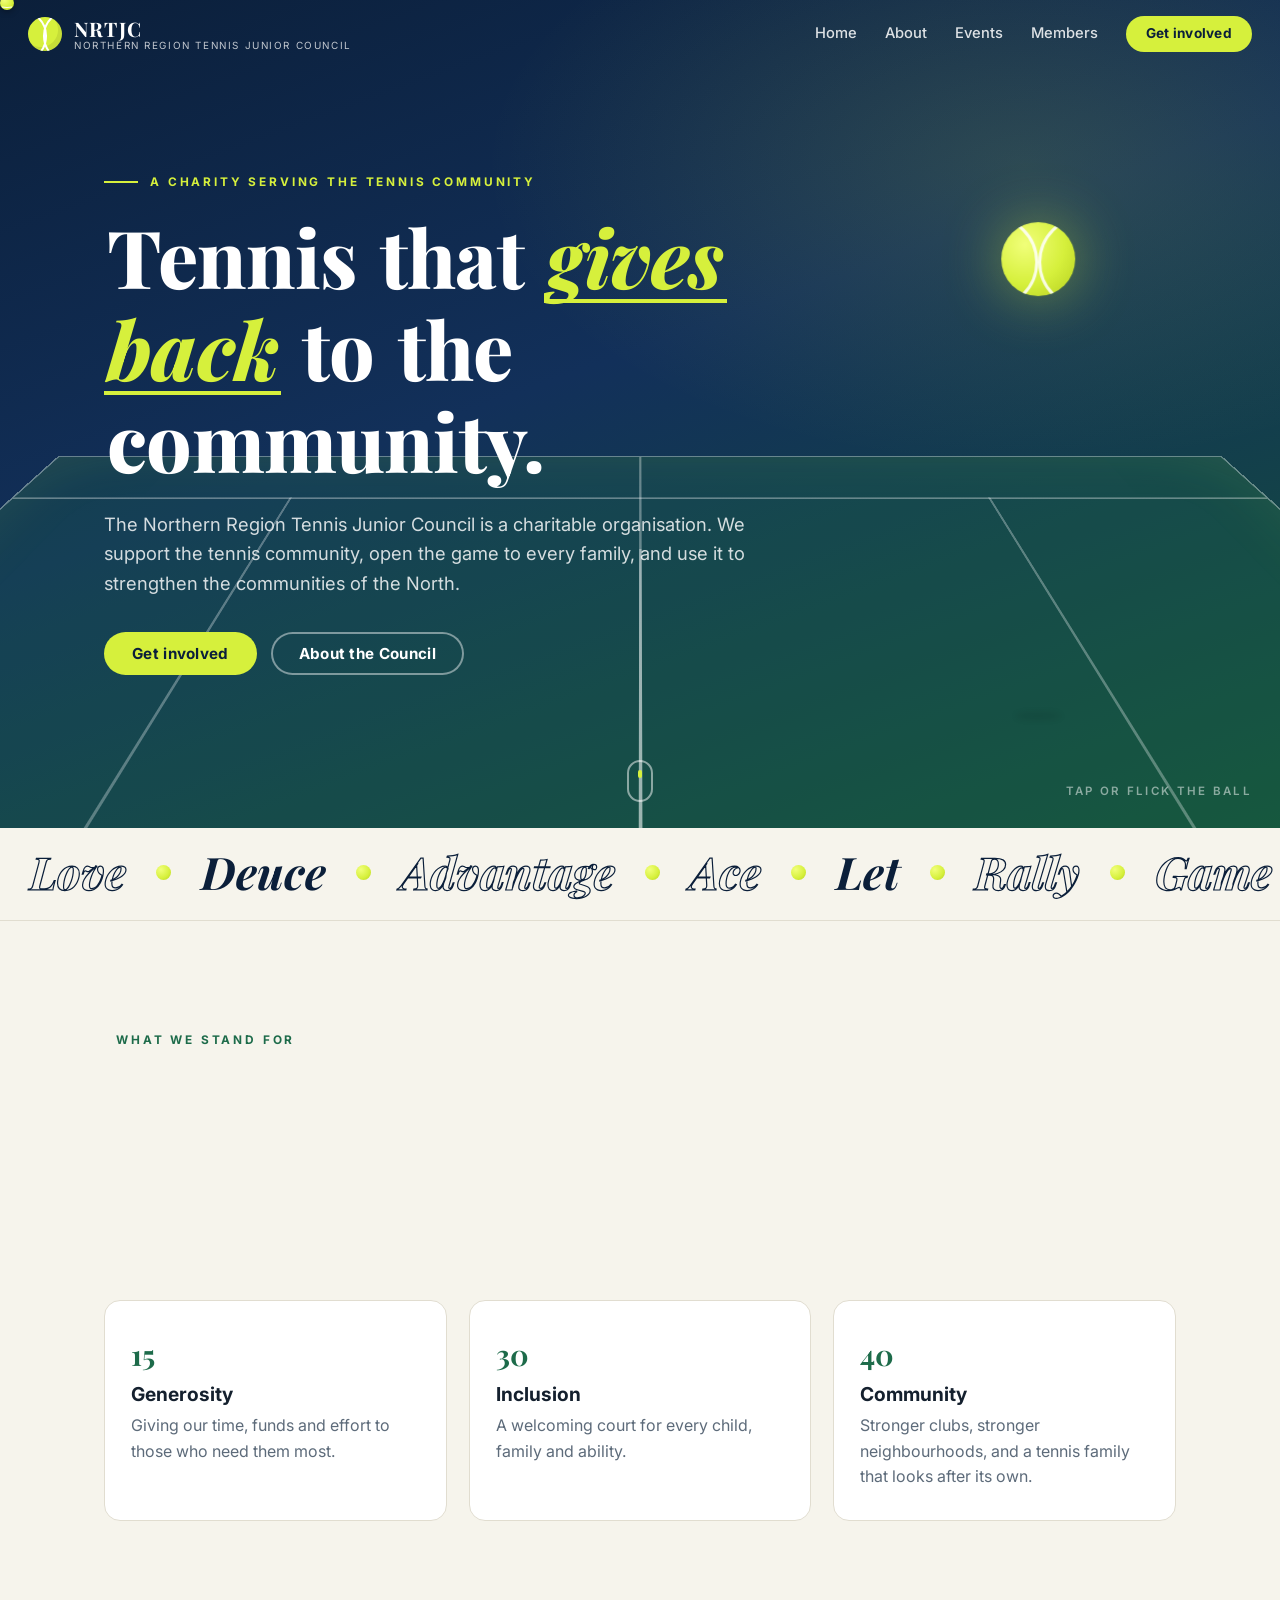
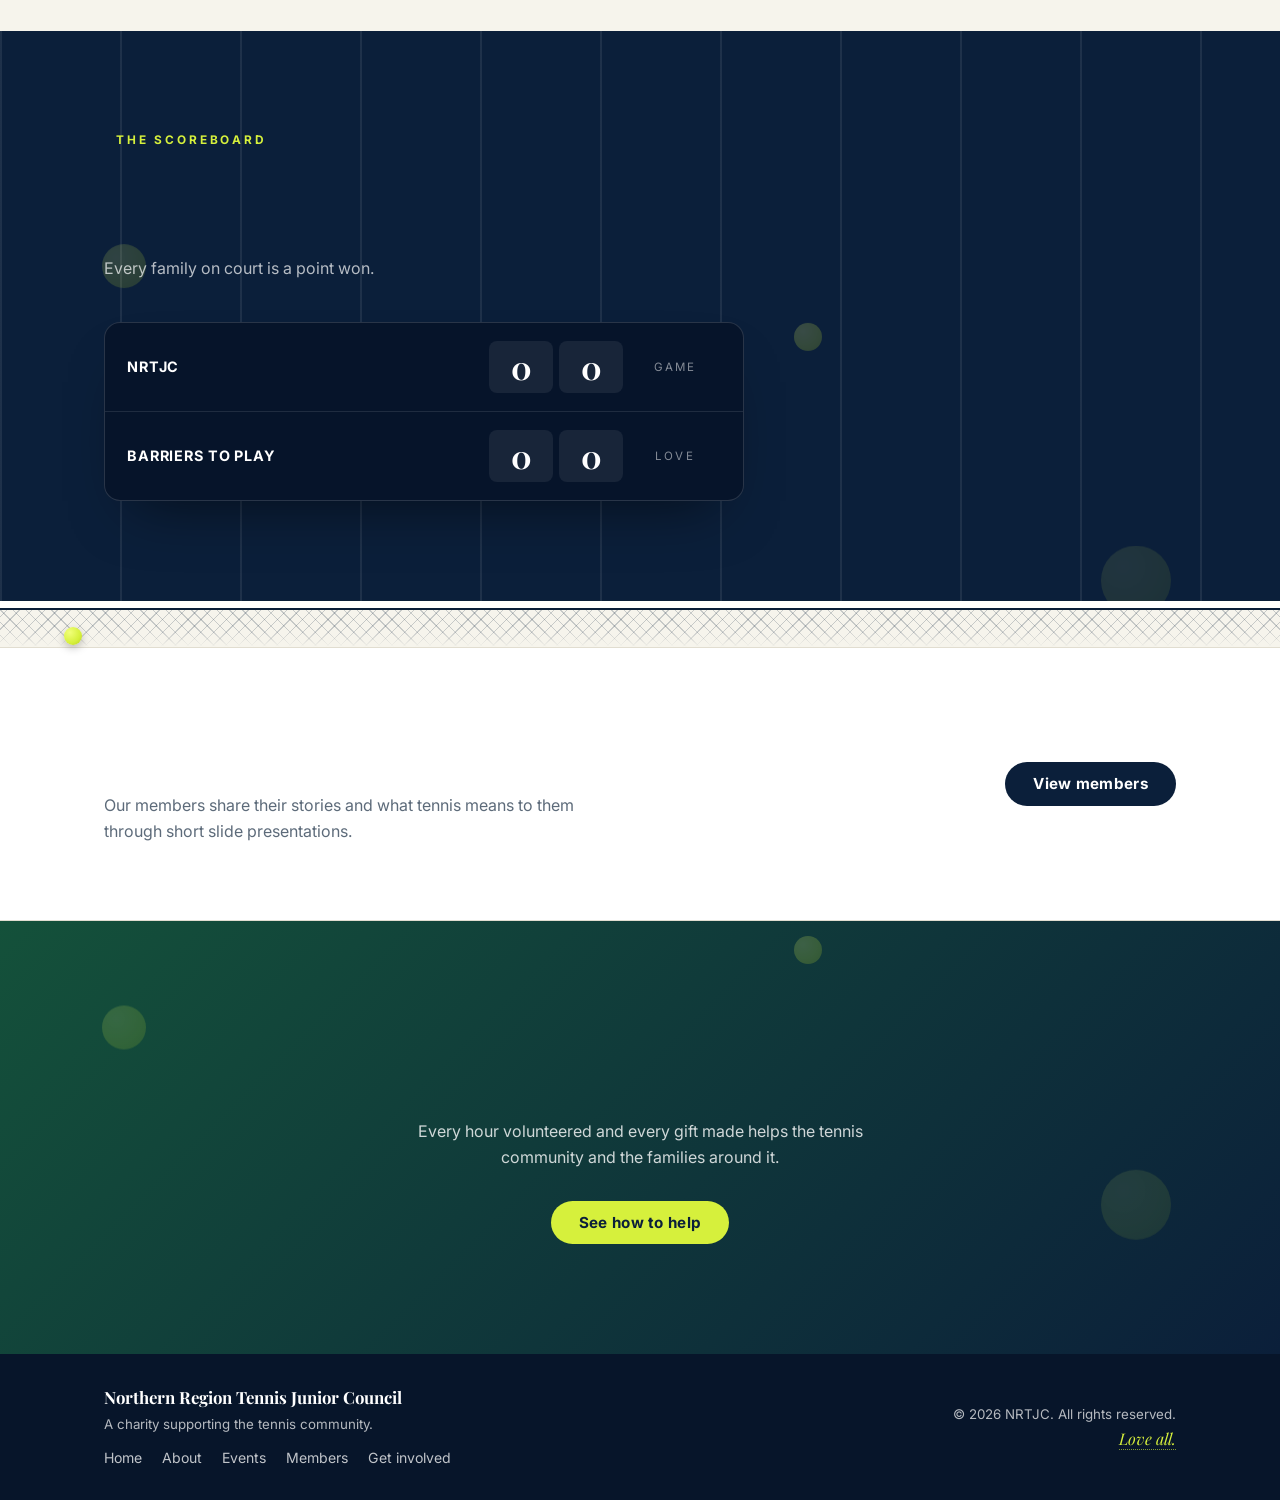
==== commit d6dc45c1: "Add page wipes, scroll-driven ticker, cursor halo, magnetic buttons, Serve game Also chalk puffs on " ====
--- a/index.html
+++ b/index.html
@@ -9,6 +9,7 @@
   <link rel="preconnect" href="https://fonts.gstatic.com" crossorigin>
   <link href="https://fonts.googleapis.com/css2?family=Inter:wght@400;500;600;700&family=Playfair+Display:wght@600;700;800&display=swap" rel="stylesheet">
   <link rel="stylesheet" href="styles.css">
+  <script>try{if(sessionStorage.getItem("nrtjc-wipe"))document.documentElement.classList.add("wiping")}catch(e){}</script>
 </head>
 <body data-page="home">
 <main>
@@ -30,6 +31,7 @@
     <a href="#stand" class="scroll-cue" aria-label="Scroll down"><span></span></a>
   </section>
 
+  <div class="marquee" aria-hidden="true" data-words="Love,Deuce,Advantage,Ace,Let,Rally,Game,Set,Match"><div class="mq-track"></div></div>
   <section class="section" id="stand">
     <div class="wrap">
       <div class="section-head reveal">
@@ -80,5 +82,6 @@
 <script src="layout.js"></script>
 <script src="fun.js"></script>
 <script src="play.js"></script>
+<script src="play2.js"></script>
 </body>
 </html>
--- a/styles.css
+++ b/styles.css
@@ -579,3 +579,78 @@
   .wi { transform: none !important; }
   .runner { display: none; }
 }
+
+/* ---------- Even more ---------- */
+/* page-transition wipe */
+.wipe { position: fixed; inset: 0; z-index: 999; background: var(--ball); pointer-events: none; }
+html.wiping::before { content: ""; position: fixed; inset: 0; z-index: 998; background: var(--ball); animation: wipeFailsafe 0s 1.6s forwards; }
+@keyframes wipeFailsafe { to { visibility: hidden; } }
+
+/* word ticker */
+.marquee { background: var(--cream); border-bottom: 1px solid var(--line); overflow: hidden; padding: 22px 0; white-space: nowrap; position: relative; z-index: 1; }
+.mq-track { display: inline-flex; align-items: center; gap: 30px; will-change: transform; padding-left: 30px; }
+.mq-w { font: italic 700 clamp(1.7rem, 3.6vw, 2.8rem)/1 var(--serif); color: transparent; -webkit-text-stroke: 1.2px var(--navy); }
+.mq-w:nth-of-type(3n) { color: var(--navy); -webkit-text-stroke: 0; }
+.mq-ball {
+  flex: none; width: 15px; height: 15px; border-radius: 50%;
+  background: radial-gradient(circle at 32% 30%, #f1ff7a, var(--ball) 60%, var(--ball-dark));
+}
+
+/* chalk-line under headings, drawn when the words arrive */
+.section-head h2::after, .prose h2::after, .split h2::after, .sb-head h2::after, .two-col h2::after, .cta h2::after {
+  content: ""; display: block; height: 3px; width: 0; margin-top: 16px; background: var(--court); border-radius: 2px;
+  transition: width .9s .55s cubic-bezier(.2,.7,.2,1);
+}
+.center h2::after { margin-left: auto; margin-right: auto; }
+.words-in.section-head h2::after, h2.words-in::after { width: 64px; }
+.section.dark h2::after, .sb-head h2::after, .cta h2::after { background: var(--ball); }
+/* the hero's italic word gets a hand-drawn underline */
+.hero h1 em, .page-hero h1 em {
+  background: linear-gradient(var(--ball), var(--ball)) no-repeat 0 94% / 0% 4px; transition: background-size 1s 1s cubic-bezier(.2,.7,.2,1);
+}
+.hero h1.words-in em, .page-hero h1.words-in em { background-size: 100% 4px; }
+
+/* cursor halo */
+.halo {
+  position: fixed; left: 0; top: 0; width: 34px; height: 34px; border-radius: 50%; z-index: 90; pointer-events: none;
+  border: 2px solid #fff; mix-blend-mode: difference; opacity: 0; transition: opacity .3s, width .25s, height .25s, margin .25s, background .25s;
+}
+.halo.show { opacity: .9; }
+.halo.big { width: 54px; height: 54px; margin: -10px 0 0 -10px; background: #fff; opacity: .55; }
+
+/* magnetic buttons */
+.btn { transform: translate(var(--mx, 0px), var(--my, 0px)); }
+.btn:hover { transform: translate(var(--mx, 0px), calc(var(--my, 0px) - 2px)); }
+.btn:active { transform: translate(var(--mx, 0px), var(--my, 0px)) scale(.96); }
+
+/* chalk puff on click */
+.chalk { position: absolute; width: 36px; height: 36px; border-radius: 50%; border: 2px solid rgba(214,240,60,.9); box-shadow: 0 0 0 1px rgba(11,31,58,.25); }
+
+/* floating parallax balls */
+.scoreboard, .cta, .section.dark { overflow: hidden; }
+.float-ball {
+  position: absolute; border-radius: 50%; pointer-events: none; z-index: 0; will-change: transform;
+  background: radial-gradient(circle at 32% 30%, #f1ff7a, var(--ball) 60%, var(--ball-dark));
+}
+.scoreboard > .wrap, .cta > .wrap, .section.dark > .wrap { position: relative; z-index: 1; }
+
+/* the "Love all." sign-off is a button */
+.signoff.playable { cursor: pointer; border-bottom: 1px dotted rgba(214,240,60,.6); }
+.signoff.playable:hover { color: #fff; }
+
+/* the Serve game */
+.sg-hud {
+  position: fixed; left: 50%; top: 84px; transform: translateX(-50%); padding: 10px 22px; border-radius: 999px;
+  background: var(--navy); color: var(--ball); font: 700 .85rem/1 var(--sans); letter-spacing: .18em; text-transform: uppercase;
+  box-shadow: 0 12px 30px rgba(0,0,0,.35); white-space: nowrap;
+}
+.sg-hud.done { background: var(--ball); color: var(--navy); letter-spacing: .08em; text-transform: none; font-size: 1rem; font-family: var(--serif); }
+.sg-ball {
+  position: absolute; left: 0; width: 46px; height: 46px; padding: 0; border: 0; border-radius: 50%; cursor: pointer; pointer-events: auto;
+  background: radial-gradient(circle at 32% 30%, #f1ff7a, var(--ball) 55%, var(--ball-dark)); box-shadow: 0 8px 18px rgba(0,0,0,.35);
+}
+
+@media (hover: none) { .halo { display: none; } }
+@media (prefers-reduced-motion: reduce) { .marquee { overflow-x: auto; } .float-ball { display: none; } }
+
+.cta, .section.dark { position: relative; }
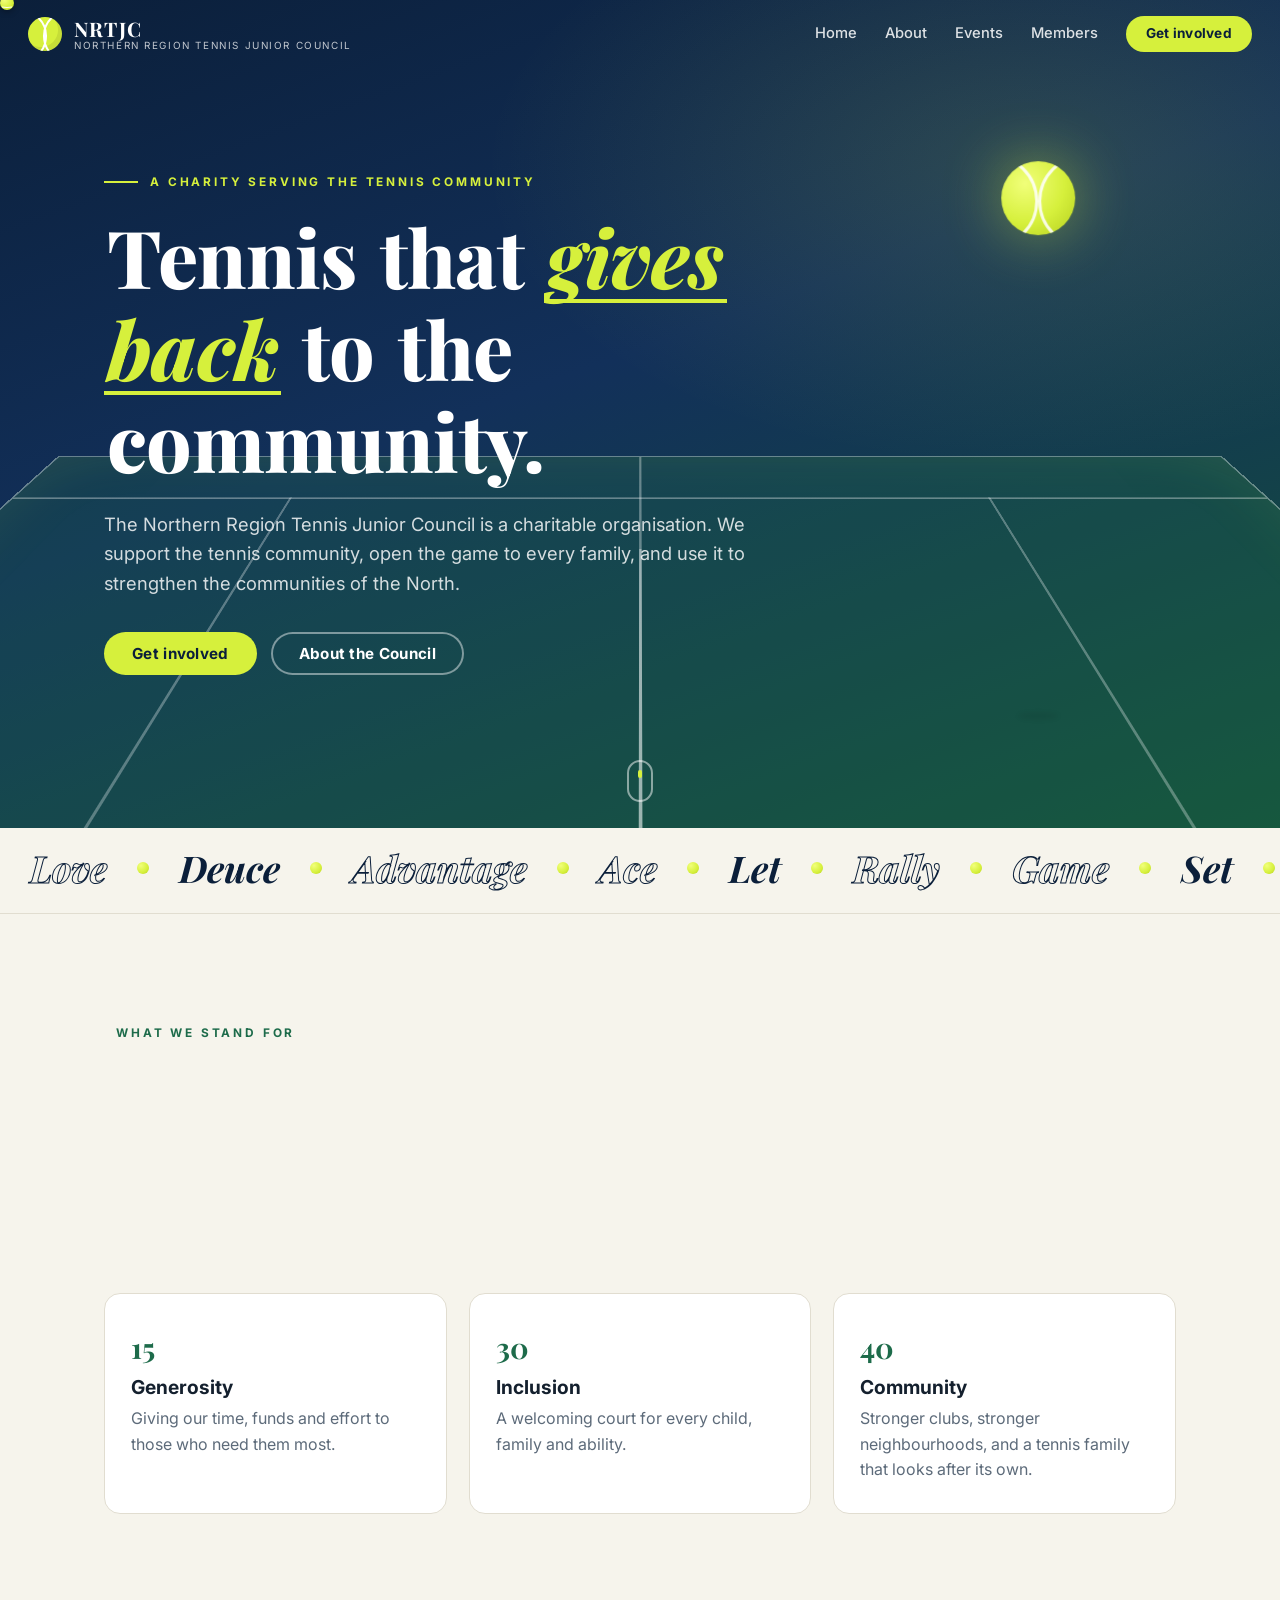
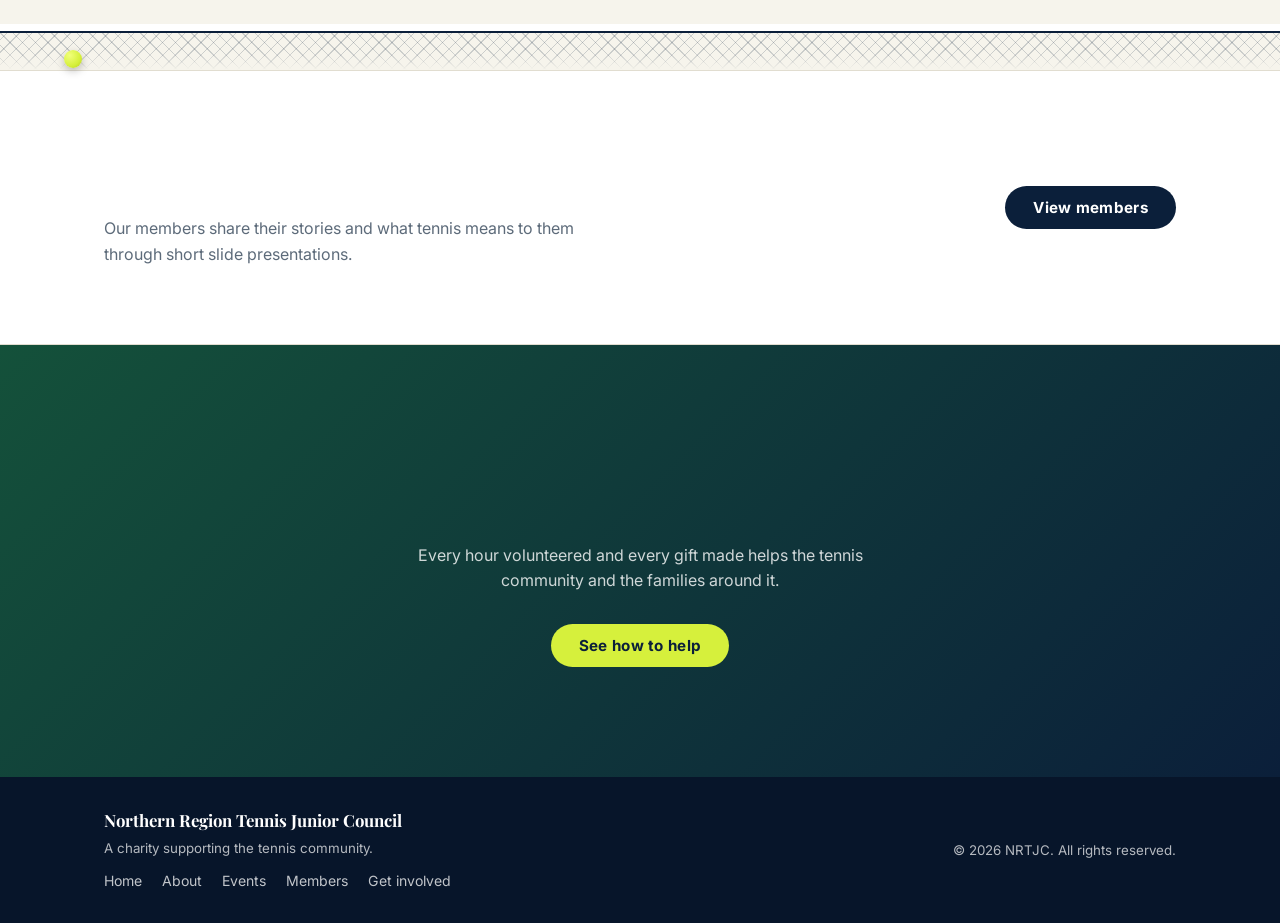
==== commit 6a67f3be: "Tone effects down to a professional, lightly playful set Keep the flickable home hero ball, scroll-l" ====
--- a/index.html
+++ b/index.html
@@ -9,7 +9,6 @@
   <link rel="preconnect" href="https://fonts.gstatic.com" crossorigin>
   <link href="https://fonts.googleapis.com/css2?family=Inter:wght@400;500;600;700&family=Playfair+Display:wght@600;700;800&display=swap" rel="stylesheet">
   <link rel="stylesheet" href="styles.css">
-  <script>try{if(sessionStorage.getItem("nrtjc-wipe"))document.documentElement.classList.add("wiping")}catch(e){}</script>
 </head>
 <body data-page="home">
 <main>
@@ -46,20 +45,6 @@
     </div>
   </section>
 
-  <section class="scoreboard" aria-label="Game, set, community">
-    <div class="wrap">
-      <div class="sb-head reveal">
-        <p class="eyebrow">The scoreboard</p>
-        <h2>Game, set, community.</h2>
-        <p>Every family on court is a point won.</p>
-      </div>
-      <div class="sb reveal" role="img" aria-label="Scoreboard: NRTJC wins 6-0, 6-0 against barriers to play">
-        <div class="sb-row"><span class="sb-name">NRTJC</span><span class="sb-set" data-to="6">0</span><span class="sb-set" data-to="6">0</span><span class="sb-pt">Game</span></div>
-        <div class="sb-row"><span class="sb-name">Barriers to play</span><span class="sb-set" data-to="0">0</span><span class="sb-set" data-to="0">0</span><span class="sb-pt">Love</span></div>
-      </div>
-    </div>
-  </section>
-
   <div class="net" aria-hidden="true"><i></i></div>
 
   <section class="band">
@@ -82,6 +67,5 @@
 <script src="layout.js"></script>
 <script src="fun.js"></script>
 <script src="play.js"></script>
-<script src="play2.js"></script>
 </body>
 </html>
--- a/styles.css
+++ b/styles.css
@@ -392,7 +392,7 @@
 
 @media (max-width: 900px) { .values { grid-template-columns: 1fr; } }
 
-/* ---------- Whimsy ---------- */
+/* ---------- Motion (deliberately restrained) ---------- */
 /* hero ball is driven by fun.js; without JS the CSS bounce above still runs */
 .ball.live {
   left: 0; top: 0; right: auto; z-index: 3; animation: none; cursor: grab; touch-action: none;
@@ -401,18 +401,20 @@
 .ball.live.held { cursor: grabbing; }
 .ball.live:focus-visible { outline: 3px solid var(--white); outline-offset: 4px; }
 .ball-shadow.live { left: 0; top: 0; right: auto; animation: none; z-index: 2; will-change: transform; transform: translate(-200px, -200px); }
-
-.rally {
-  position: absolute; right: 28px; bottom: 30px; z-index: 3; pointer-events: none; text-align: right;
-  font: 600 .72rem/1 var(--sans); letter-spacing: .2em; text-transform: uppercase; color: rgba(255,255,255,.5);
-  transition: color .3s;
-}
-.rally.on { color: var(--ball); }
-@media (max-width: 720px) { .rally { right: 16px; bottom: 74px; } }
+.ripple {
+  position: absolute; width: 96px; height: 24px; margin: -12px 0 0 -48px; border-radius: 50%; z-index: 1; pointer-events: none;
+  border: 2px solid rgba(214,240,60,.7);
+}
+
+/* court lines draw in, and redraw when the hero comes back into view; slight parallax with the pointer */
+.court-lines { animation: courtIn 1.6s cubic-bezier(.2,.7,.2,1) both; }
+@keyframes courtIn { from { opacity: 0; transform: translateX(-50%) rotateX(62deg) translateY(60px) scale(.94); } }
+.hero.out .court-lines { animation: none; opacity: 0; }
+.hero .court { transform: translate(calc(var(--px, 0) * -16px), calc(var(--py, 0) * -8px)); transition: transform .4s ease-out; }
 
 /* thin scroll line with a rolling ball */
 .progress { position: fixed; z-index: 60; left: 0; right: 0; top: 0; height: 14px; pointer-events: none; }
-.progress i { position: absolute; left: 0; top: 0; height: 3px; background: var(--ball); box-shadow: 0 0 10px rgba(214,240,60,.6); }
+.progress i { position: absolute; left: 0; top: 0; height: 3px; background: var(--ball); }
 .progress b {
   position: absolute; top: -4px; left: 0; width: 14px; height: 14px; border-radius: 50%;
   background: radial-gradient(circle at 32% 30%, #f1ff7a, var(--ball) 60%, var(--ball-dark));
@@ -427,29 +429,37 @@
 .brand-mark { transition: transform .7s cubic-bezier(.2,.8,.3,1); }
 .brand:hover .brand-mark { transform: rotate(360deg); }
 
-/* court lines draw in on load */
-.court-lines { animation: courtIn 1.6s cubic-bezier(.2,.7,.2,1) both; }
-@keyframes courtIn { from { opacity: 0; transform: translateX(-50%) rotateX(62deg) translateY(60px) scale(.94); } }
+.btn:active { transform: scale(.97); }
 
 /* section eyebrow rules extend as they scroll into view */
 .reveal .eyebrow::before { width: 0; transition: width .9s .2s cubic-bezier(.2,.7,.2,1); }
 .reveal.in .eyebrow::before { width: 34px; }
 
-/* empty-state ball hops */
-.empty-state .ico { display: inline-block; animation: hop 2.2s cubic-bezier(.3,0,.4,1) infinite; }
-@keyframes hop { 0%, 100% { transform: translateY(0); } 40% { transform: translateY(-14px); } 55% { transform: translateY(0) scale(1.08, .92); } }
-
-/* ---------- More whimsy ---------- */
-.btn:active { transform: scale(.96); }
-.signoff { font-family: var(--serif); color: var(--ball); font-size: 1rem; }
-
-/* a net between sections; a ball hops over it once */
+/* headings: words rise into place */
+.w { display: inline-block; overflow: hidden; vertical-align: top; padding: 0 .04em .16em; margin-bottom: -.16em; }
+.wi { display: inline-block; transform: translateY(115%); transition: transform .85s cubic-bezier(.2,.7,.2,1); transition-delay: calc(var(--i, 0) * 55ms); }
+.words-in .wi { transform: none; }
+
+/* short rule under headings, drawn once the words arrive */
+.section-head h2::after, .prose h2::after, .split h2::after, .two-col h2::after, .cta h2::after {
+  content: ""; display: block; height: 3px; width: 0; margin-top: 16px; background: var(--court); border-radius: 2px;
+  transition: width .9s .5s cubic-bezier(.2,.7,.2,1);
+}
+.center h2::after { margin-left: auto; margin-right: auto; }
+h2.words-in::after { width: 56px; }
+.section.dark h2::after, .cta h2::after { background: var(--ball); }
+.hero h1 em {
+  background: linear-gradient(var(--ball), var(--ball)) no-repeat 0 94% / 0% 4px; transition: background-size 1s .9s cubic-bezier(.2,.7,.2,1);
+}
+.hero h1.words-in em { background-size: 100% 4px; }
+
+/* a net between sections; a ball clears it as it scrolls into view */
 .net { position: relative; height: 46px; background: var(--cream); z-index: 2; }
 .net::before {
   content: ""; position: absolute; left: 0; right: 0; top: 7px; bottom: 0;
   background:
-    repeating-linear-gradient(45deg, transparent 0 8px, rgba(11,31,58,.2) 8px 9px),
-    repeating-linear-gradient(-45deg, transparent 0 8px, rgba(11,31,58,.2) 8px 9px);
+    repeating-linear-gradient(45deg, transparent 0 8px, rgba(11,31,58,.18) 8px 9px),
+    repeating-linear-gradient(-45deg, transparent 0 8px, rgba(11,31,58,.18) 8px 9px);
   -webkit-mask-image: linear-gradient(#000 55%, transparent); mask-image: linear-gradient(#000 55%, transparent);
 }
 .net::after {
@@ -471,186 +481,33 @@
   100% { transform: translateY(28px); }
 }
 
-/* pop-up balls from clicking empty court */
-.mini {
-  position: absolute; z-index: 2; width: 22px; height: 22px; margin: -11px 0 0 -11px; border-radius: 50%; pointer-events: none;
-  background: radial-gradient(circle at 32% 30%, #f1ff7a, var(--ball) 60%, var(--ball-dark)); box-shadow: 0 3px 8px rgba(0,0,0,.3);
-}
-.hero, .page-hero { cursor: default; }
-
-/* avatars hop when their card is hovered */
-.member:hover .avatar, .member:focus-visible .avatar { animation: avatarHop .55s cubic-bezier(.3,0,.4,1); }
-@keyframes avatarHop { 0%, 100% { transform: translateY(0); } 40% { transform: translateY(-9px); } 62% { transform: translateY(0) scale(1.06, .94); } }
-
-/* ---------- Spacing fix + inner-page ball ---------- */
+/* word ticker (home page) */
+.marquee { background: var(--cream); border-bottom: 1px solid var(--line); overflow: hidden; padding: 22px 0; white-space: nowrap; position: relative; z-index: 1; }
+.mq-track { display: inline-flex; align-items: center; gap: 30px; padding-left: 30px; animation: marquee 60s linear infinite; }
+.mq-w { font: italic 700 clamp(1.5rem, 3vw, 2.3rem)/1 var(--serif); color: transparent; -webkit-text-stroke: 1px var(--navy); }
+.mq-w:nth-of-type(3n) { color: var(--navy); -webkit-text-stroke: 0; }
+.mq-ball {
+  flex: none; width: 12px; height: 12px; border-radius: 50%;
+  background: radial-gradient(circle at 32% 30%, #f1ff7a, var(--ball) 60%, var(--ball-dark));
+}
+@keyframes marquee { to { transform: translateX(-50%); } }
+
+/* member avatars lift slightly on hover */
+.member:hover .avatar, .member:focus-visible .avatar { transform: translateY(-4px); }
+.member .avatar { transition: transform .3s cubic-bezier(.2,.7,.2,1); }
+
+/* small ball used in empty states and the slide viewer */
+.empty-state .ico, .stage-msg .ico {
+  display: block; width: 32px; height: 32px; margin: 0 auto 12px; border-radius: 50%; font-size: 0;
+  background: radial-gradient(circle at 32% 30%, #f1ff7a, var(--ball) 60%, var(--ball-dark)); box-shadow: 0 6px 14px rgba(11,31,58,.18);
+}
+.empty-state .ico { animation: hop 2.4s cubic-bezier(.3,0,.4,1) infinite; }
+@keyframes hop { 0%, 60%, 100% { transform: translateY(0); } 30% { transform: translateY(-10px); } }
+
 .band { padding: 76px 0; }
-@media (max-width: 720px) { .band { padding: 52px 0; } }
-
-.page-hero .ball { width: 46px; height: 46px; }
-.page-hero .ball-shadow { width: 58px; height: 12px; }
-.page-hero .rally { bottom: 24px; }
-@media (max-width: 720px) { .page-hero .rally { bottom: 22px; right: 16px; } }
-
-/* ---------- Overboard ---------- */
-.fx { position: fixed; inset: 0; z-index: 80; pointer-events: none; overflow: hidden; }
-
-/* headings: words rise into place; replays whenever the heading re-enters view */
-.w { display: inline-block; overflow: hidden; vertical-align: top; padding: 0 .04em .16em; margin-bottom: -.16em; }
-.wi { display: inline-block; transform: translateY(115%); transition: transform .85s cubic-bezier(.2,.7,.2,1); transition-delay: calc(var(--i, 0) * 65ms); }
-.words-in .wi { transform: none; }
-
-/* tennis-score tick */
-.tick { animation: tick .35s cubic-bezier(.3,0,.4,1); }
-@keyframes tick { 0% { transform: translateY(-40%); opacity: 0; } 100% { transform: none; opacity: 1; } }
-.value .n, .card-tag { display: inline-block; }
-
-/* hero: court redraws on re-entry, parallax, bounce ripples, cursor trail */
-.hero.out .court-lines { animation: none; opacity: 0; }
-.hero .court { transform: translate(calc(var(--px, 0) * -26px), calc(var(--py, 0) * -14px)); transition: transform .35s ease-out; }
-.ripple {
-  position: absolute; width: 96px; height: 24px; margin: -12px 0 0 -48px; border-radius: 50%; z-index: 1; pointer-events: none;
-  border: 2px solid rgba(214,240,60,.8);
-}
-.dot {
-  position: absolute; z-index: 1; width: 8px; height: 8px; border-radius: 50%; pointer-events: none;
-  background: var(--ball); box-shadow: 0 0 10px rgba(214,240,60,.7);
-}
-
-/* scoreboard */
-.scoreboard { background: var(--navy); color: var(--white); padding: 100px 0; position: relative; overflow: hidden; }
-.scoreboard::before {
-  content: ""; position: absolute; inset: 0; opacity: .08; pointer-events: none;
-  background: repeating-linear-gradient(90deg, #fff 0 2px, transparent 2px 120px);
-}
-.sb-head { position: relative; max-width: 560px; margin-bottom: 40px; }
-.sb-head h2 { font-size: clamp(2rem, 4vw, 3rem); }
-.sb-head p:last-child { color: rgba(255,255,255,.7); margin: 14px 0 0; }
-.sb {
-  position: relative; max-width: 640px; border-radius: var(--radius); overflow: hidden;
-  background: #06142a; border: 1px solid rgba(255,255,255,.14); box-shadow: 0 30px 60px -30px rgba(0,0,0,.6);
-}
-.sb-row { display: grid; grid-template-columns: 1fr 64px 64px 92px; align-items: center; padding: 18px 22px; gap: 6px; }
-.sb-row + .sb-row { border-top: 1px solid rgba(255,255,255,.1); }
-.sb-name { font-weight: 700; letter-spacing: .06em; text-transform: uppercase; font-size: .9rem; }
-.sb-set {
-  text-align: center; font: 700 2rem/1 var(--serif); font-variant-numeric: tabular-nums;
-  background: rgba(255,255,255,.07); border-radius: 8px; padding: 10px 0; color: var(--white);
-}
-.sb-pt { text-align: center; font-size: .72rem; text-transform: uppercase; letter-spacing: .18em; color: rgba(255,255,255,.5); transition: color .4s; }
-.sb.won .sb-row:first-child .sb-pt { color: var(--ball); }
-.sb.won .sb-row:first-child .sb-name { color: var(--ball); }
-.sb-set.tick { color: var(--ball); }
-@media (max-width: 560px) { .sb-row { grid-template-columns: 1fr 48px 48px 64px; padding: 14px; } .sb-set { font-size: 1.5rem; } }
-
-/* footer dribble */
-.footer { position: relative; }
-.runner {
-  position: absolute; top: -9px; left: 0; width: 18px; height: 18px; border-radius: 50%; opacity: 0;
-  background: radial-gradient(circle at 32% 30%, #f1ff7a, var(--ball) 60%, var(--ball-dark)); box-shadow: 0 3px 8px rgba(0,0,0,.35);
-}
-.footer.go .runner { animation: runX 4.2s linear forwards, runY 4.2s forwards; }
-@keyframes runX { 0% { left: 0; opacity: 1; } 92% { opacity: 1; } 100% { left: calc(100% - 18px); opacity: 0; } }
-@keyframes runY {
-  0%   { transform: translateY(-4px); animation-timing-function: cubic-bezier(.2,.7,.4,1); }
-  12%  { transform: translateY(-86px); animation-timing-function: cubic-bezier(.6,0,.8,.4); }
-  25%  { transform: translateY(0); animation-timing-function: cubic-bezier(.2,.7,.4,1); }
-  37%  { transform: translateY(-58px); animation-timing-function: cubic-bezier(.6,0,.8,.4); }
-  50%  { transform: translateY(0); animation-timing-function: cubic-bezier(.2,.7,.4,1); }
-  60%  { transform: translateY(-34px); animation-timing-function: cubic-bezier(.6,0,.8,.4); }
-  72%  { transform: translateY(0); animation-timing-function: cubic-bezier(.2,.7,.4,1); }
-  80%  { transform: translateY(-16px); animation-timing-function: cubic-bezier(.6,0,.8,.4); }
-  90%  { transform: translateY(0); }
-  100% { transform: translateY(0); }
-}
-
-/* hidden: ace */
-.ace { position: absolute; top: 38%; left: 0; display: flex; align-items: center; }
-.ace-streak { width: 260px; height: 6px; border-radius: 3px; background: linear-gradient(90deg, transparent, rgba(214,240,60,.85)); }
-.ace-ball {
-  width: 26px; height: 26px; margin-left: -3px; border-radius: 50%;
-  background: radial-gradient(circle at 32% 30%, #f1ff7a, var(--ball) 60%, var(--ball-dark)); box-shadow: 0 0 26px rgba(214,240,60,.9);
-}
-.ace-text {
-  position: absolute; left: 50%; top: 50%; transform: translate(-50%, -50%); font: italic 800 clamp(3rem, 12vw, 8rem)/1 var(--serif);
-  color: var(--white); text-shadow: 0 6px 40px rgba(11,31,58,.7); -webkit-text-stroke: 2px var(--navy);
-}
+@media (max-width: 720px) { .band { padding: 52px 0; } .footer-in > div:last-child { text-align: left !important; } }
 
 @media (prefers-reduced-motion: reduce) {
   .wi { transform: none !important; }
-  .runner { display: none; }
-}
-
-/* ---------- Even more ---------- */
-/* page-transition wipe */
-.wipe { position: fixed; inset: 0; z-index: 999; background: var(--ball); pointer-events: none; }
-html.wiping::before { content: ""; position: fixed; inset: 0; z-index: 998; background: var(--ball); animation: wipeFailsafe 0s 1.6s forwards; }
-@keyframes wipeFailsafe { to { visibility: hidden; } }
-
-/* word ticker */
-.marquee { background: var(--cream); border-bottom: 1px solid var(--line); overflow: hidden; padding: 22px 0; white-space: nowrap; position: relative; z-index: 1; }
-.mq-track { display: inline-flex; align-items: center; gap: 30px; will-change: transform; padding-left: 30px; }
-.mq-w { font: italic 700 clamp(1.7rem, 3.6vw, 2.8rem)/1 var(--serif); color: transparent; -webkit-text-stroke: 1.2px var(--navy); }
-.mq-w:nth-of-type(3n) { color: var(--navy); -webkit-text-stroke: 0; }
-.mq-ball {
-  flex: none; width: 15px; height: 15px; border-radius: 50%;
-  background: radial-gradient(circle at 32% 30%, #f1ff7a, var(--ball) 60%, var(--ball-dark));
-}
-
-/* chalk-line under headings, drawn when the words arrive */
-.section-head h2::after, .prose h2::after, .split h2::after, .sb-head h2::after, .two-col h2::after, .cta h2::after {
-  content: ""; display: block; height: 3px; width: 0; margin-top: 16px; background: var(--court); border-radius: 2px;
-  transition: width .9s .55s cubic-bezier(.2,.7,.2,1);
-}
-.center h2::after { margin-left: auto; margin-right: auto; }
-.words-in.section-head h2::after, h2.words-in::after { width: 64px; }
-.section.dark h2::after, .sb-head h2::after, .cta h2::after { background: var(--ball); }
-/* the hero's italic word gets a hand-drawn underline */
-.hero h1 em, .page-hero h1 em {
-  background: linear-gradient(var(--ball), var(--ball)) no-repeat 0 94% / 0% 4px; transition: background-size 1s 1s cubic-bezier(.2,.7,.2,1);
-}
-.hero h1.words-in em, .page-hero h1.words-in em { background-size: 100% 4px; }
-
-/* cursor halo */
-.halo {
-  position: fixed; left: 0; top: 0; width: 34px; height: 34px; border-radius: 50%; z-index: 90; pointer-events: none;
-  border: 2px solid #fff; mix-blend-mode: difference; opacity: 0; transition: opacity .3s, width .25s, height .25s, margin .25s, background .25s;
-}
-.halo.show { opacity: .9; }
-.halo.big { width: 54px; height: 54px; margin: -10px 0 0 -10px; background: #fff; opacity: .55; }
-
-/* magnetic buttons */
-.btn { transform: translate(var(--mx, 0px), var(--my, 0px)); }
-.btn:hover { transform: translate(var(--mx, 0px), calc(var(--my, 0px) - 2px)); }
-.btn:active { transform: translate(var(--mx, 0px), var(--my, 0px)) scale(.96); }
-
-/* chalk puff on click */
-.chalk { position: absolute; width: 36px; height: 36px; border-radius: 50%; border: 2px solid rgba(214,240,60,.9); box-shadow: 0 0 0 1px rgba(11,31,58,.25); }
-
-/* floating parallax balls */
-.scoreboard, .cta, .section.dark { overflow: hidden; }
-.float-ball {
-  position: absolute; border-radius: 50%; pointer-events: none; z-index: 0; will-change: transform;
-  background: radial-gradient(circle at 32% 30%, #f1ff7a, var(--ball) 60%, var(--ball-dark));
-}
-.scoreboard > .wrap, .cta > .wrap, .section.dark > .wrap { position: relative; z-index: 1; }
-
-/* the "Love all." sign-off is a button */
-.signoff.playable { cursor: pointer; border-bottom: 1px dotted rgba(214,240,60,.6); }
-.signoff.playable:hover { color: #fff; }
-
-/* the Serve game */
-.sg-hud {
-  position: fixed; left: 50%; top: 84px; transform: translateX(-50%); padding: 10px 22px; border-radius: 999px;
-  background: var(--navy); color: var(--ball); font: 700 .85rem/1 var(--sans); letter-spacing: .18em; text-transform: uppercase;
-  box-shadow: 0 12px 30px rgba(0,0,0,.35); white-space: nowrap;
-}
-.sg-hud.done { background: var(--ball); color: var(--navy); letter-spacing: .08em; text-transform: none; font-size: 1rem; font-family: var(--serif); }
-.sg-ball {
-  position: absolute; left: 0; width: 46px; height: 46px; padding: 0; border: 0; border-radius: 50%; cursor: pointer; pointer-events: auto;
-  background: radial-gradient(circle at 32% 30%, #f1ff7a, var(--ball) 55%, var(--ball-dark)); box-shadow: 0 8px 18px rgba(0,0,0,.35);
-}
-
-@media (hover: none) { .halo { display: none; } }
-@media (prefers-reduced-motion: reduce) { .marquee { overflow-x: auto; } .float-ball { display: none; } }
-
-.cta, .section.dark { position: relative; }
+  .mq-track { animation: none; }
+}
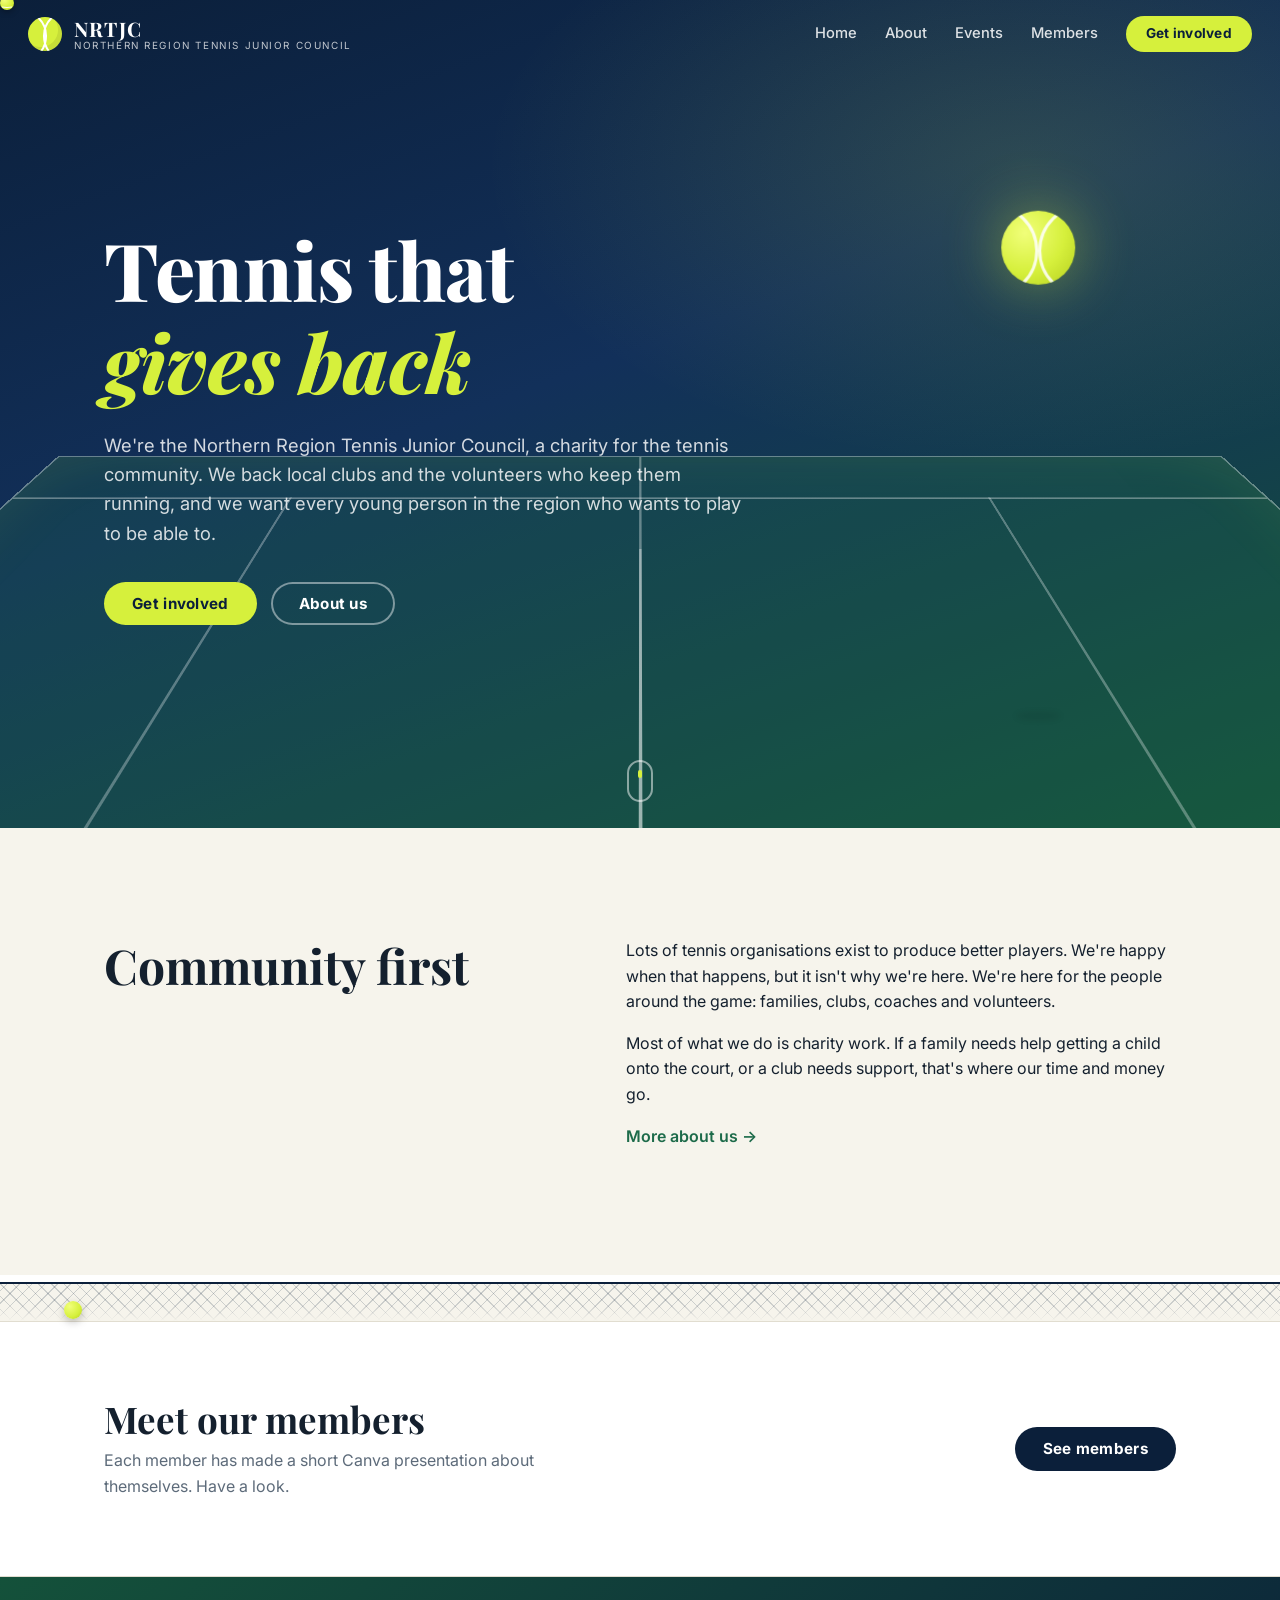
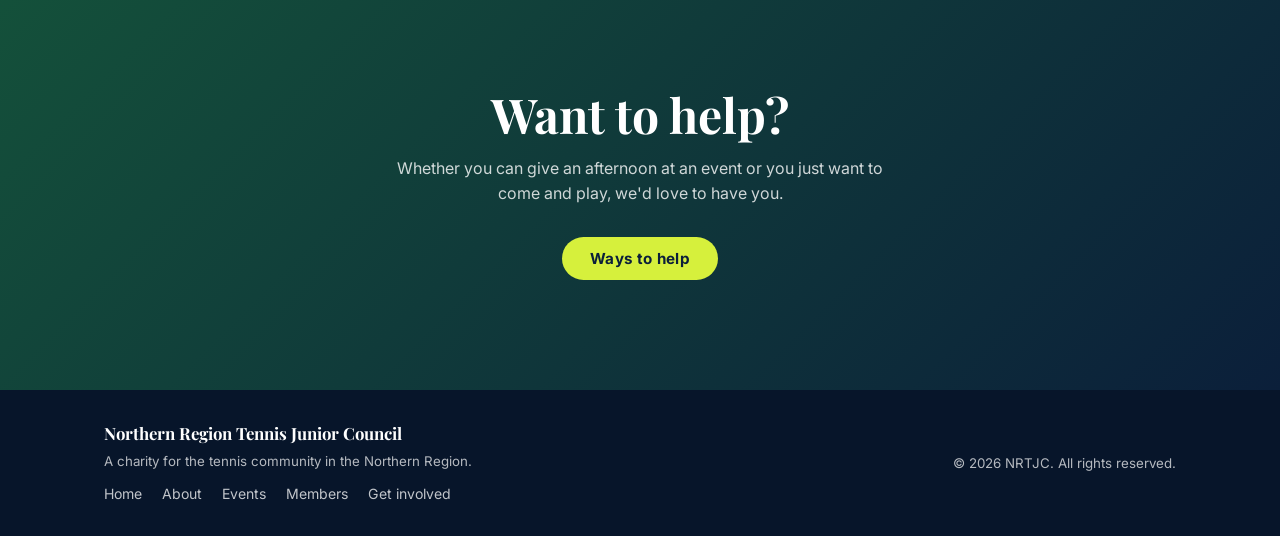
==== commit 6029a595: "Rewrite copy in a plainer voice and drop template-style effects Headings and body text rewritten to " ====
--- a/index.html
+++ b/index.html
@@ -4,7 +4,7 @@
   <meta charset="utf-8">
   <meta name="viewport" content="width=device-width, initial-scale=1">
   <title>Northern Region Tennis Junior Council</title>
-  <meta name="description" content="A charity supporting the tennis community and the communities around it.">
+  <meta name="description" content="The Northern Region Tennis Junior Council is a charity for the tennis community in the Northern Region.">
   <link rel="preconnect" href="https://fonts.googleapis.com">
   <link rel="preconnect" href="https://fonts.gstatic.com" crossorigin>
   <link href="https://fonts.googleapis.com/css2?family=Inter:wght@400;500;600;700&family=Playfair+Display:wght@600;700;800&display=swap" rel="stylesheet">
@@ -19,28 +19,25 @@
       <div class="ball-shadow"></div>
     </div>
     <div class="hero-inner">
-      <p class="eyebrow">A charity serving the tennis community</p>
-      <h1>Tennis that <em>gives&nbsp;back</em> to the community.</h1>
-      <p class="lead">The Northern Region Tennis Junior Council is a charitable organisation. We support the tennis community, open the game to every family, and use it to strengthen the communities of the North.</p>
+      <h1>Tennis that <em>gives&nbsp;back</em></h1>
+      <p class="lead">We're the Northern Region Tennis Junior Council, a charity for the tennis community. We back local clubs and the volunteers who keep them running, and we want every young person in the region who wants to play to be able to.</p>
       <div class="hero-cta">
         <a href="get-involved.html" class="btn">Get involved</a>
-        <a href="about.html" class="btn btn-ghost">About the Council</a>
+        <a href="about.html" class="btn btn-ghost">About us</a>
       </div>
     </div>
-    <a href="#stand" class="scroll-cue" aria-label="Scroll down"><span></span></a>
+    <a href="#intro" class="scroll-cue" aria-label="Scroll down"><span></span></a>
   </section>
 
-  <div class="marquee" aria-hidden="true" data-words="Love,Deuce,Advantage,Ace,Let,Rally,Game,Set,Match"><div class="mq-track"></div></div>
-  <section class="section" id="stand">
-    <div class="wrap">
-      <div class="section-head reveal">
-        <p class="eyebrow dark">What we stand for</p>
-        <h2>Supporting the tennis community, and the community beyond it.</h2>
+  <section class="section" id="intro">
+    <div class="wrap two-col">
+      <div class="reveal">
+        <h2>Community first</h2>
       </div>
-      <div class="values">
-        <div class="value reveal"><span class="n">15</span><h3>Generosity</h3><p>Giving our time, funds and effort to those who need them most.</p></div>
-        <div class="value reveal"><span class="n">30</span><h3>Inclusion</h3><p>A welcoming court for every child, family and ability.</p></div>
-        <div class="value reveal"><span class="n">40</span><h3>Community</h3><p>Stronger clubs, stronger neighbourhoods, and a tennis family that looks after its own.</p></div>
+      <div class="reveal">
+        <p>Lots of tennis organisations exist to produce better players. We're happy when that happens, but it isn't why we're here. We're here for the people around the game: families, clubs, coaches and volunteers.</p>
+        <p>Most of what we do is charity work. If a family needs help getting a child onto the court, or a club needs support, that's where our time and money go.</p>
+        <p><a class="text-link" href="about.html">More about us &rarr;</a></p>
       </div>
     </div>
   </section>
@@ -49,16 +46,16 @@
 
   <section class="band">
     <div class="wrap split reveal">
-      <div><h2>Meet our members.</h2><p>Our members share their stories and what tennis means to them through short slide presentations.</p></div>
-      <a href="members.html" class="btn btn-navy">View members</a>
+      <div><h2>Meet our members</h2><p>Each member has made a short Canva presentation about themselves. Have a look.</p></div>
+      <a href="members.html" class="btn btn-navy">See members</a>
     </div>
   </section>
 
   <section class="section cta">
     <div class="wrap center reveal">
-      <h2>Play, volunteer, or give.</h2>
-      <p>Every hour volunteered and every gift made helps the tennis community and the families around it.</p>
-      <a href="get-involved.html" class="btn">See how to help</a>
+      <h2>Want to help?</h2>
+      <p>Whether you can give an afternoon at an event or you just want to come and play, we'd love to have you.</p>
+      <a href="get-involved.html" class="btn">Ways to help</a>
     </div>
   </section>
 </main>
@@ -66,6 +63,5 @@
 <script src="site-config.js"></script>
 <script src="layout.js"></script>
 <script src="fun.js"></script>
-<script src="play.js"></script>
 </body>
 </html>
--- a/styles.css
+++ b/styles.css
@@ -395,11 +395,9 @@
 /* ---------- Motion (deliberately restrained) ---------- */
 /* hero ball is driven by fun.js; without JS the CSS bounce above still runs */
 .ball.live {
-  left: 0; top: 0; right: auto; z-index: 3; animation: none; cursor: grab; touch-action: none;
+  left: 0; top: 0; right: auto; z-index: 3; animation: none; pointer-events: none;
   will-change: transform; transform: translate(-200px, -200px);
 }
-.ball.live.held { cursor: grabbing; }
-.ball.live:focus-visible { outline: 3px solid var(--white); outline-offset: 4px; }
 .ball-shadow.live { left: 0; top: 0; right: auto; animation: none; z-index: 2; will-change: transform; transform: translate(-200px, -200px); }
 .ripple {
   position: absolute; width: 96px; height: 24px; margin: -12px 0 0 -48px; border-radius: 50%; z-index: 1; pointer-events: none;
@@ -431,27 +429,8 @@
 
 .btn:active { transform: scale(.97); }
 
-/* section eyebrow rules extend as they scroll into view */
-.reveal .eyebrow::before { width: 0; transition: width .9s .2s cubic-bezier(.2,.7,.2,1); }
-.reveal.in .eyebrow::before { width: 34px; }
-
-/* headings: words rise into place */
-.w { display: inline-block; overflow: hidden; vertical-align: top; padding: 0 .04em .16em; margin-bottom: -.16em; }
-.wi { display: inline-block; transform: translateY(115%); transition: transform .85s cubic-bezier(.2,.7,.2,1); transition-delay: calc(var(--i, 0) * 55ms); }
-.words-in .wi { transform: none; }
-
-/* short rule under headings, drawn once the words arrive */
-.section-head h2::after, .prose h2::after, .split h2::after, .two-col h2::after, .cta h2::after {
-  content: ""; display: block; height: 3px; width: 0; margin-top: 16px; background: var(--court); border-radius: 2px;
-  transition: width .9s .5s cubic-bezier(.2,.7,.2,1);
-}
-.center h2::after { margin-left: auto; margin-right: auto; }
-h2.words-in::after { width: 56px; }
-.section.dark h2::after, .cta h2::after { background: var(--ball); }
-.hero h1 em {
-  background: linear-gradient(var(--ball), var(--ball)) no-repeat 0 94% / 0% 4px; transition: background-size 1s .9s cubic-bezier(.2,.7,.2,1);
-}
-.hero h1.words-in em { background-size: 100% 4px; }
+.text-link { color: var(--court); font-weight: 600; text-decoration: none; }
+.text-link:hover { text-decoration: underline; }
 
 /* a net between sections; a ball clears it as it scrolls into view */
 .net { position: relative; height: 46px; background: var(--cream); z-index: 2; }
@@ -481,17 +460,6 @@
   100% { transform: translateY(28px); }
 }
 
-/* word ticker (home page) */
-.marquee { background: var(--cream); border-bottom: 1px solid var(--line); overflow: hidden; padding: 22px 0; white-space: nowrap; position: relative; z-index: 1; }
-.mq-track { display: inline-flex; align-items: center; gap: 30px; padding-left: 30px; animation: marquee 60s linear infinite; }
-.mq-w { font: italic 700 clamp(1.5rem, 3vw, 2.3rem)/1 var(--serif); color: transparent; -webkit-text-stroke: 1px var(--navy); }
-.mq-w:nth-of-type(3n) { color: var(--navy); -webkit-text-stroke: 0; }
-.mq-ball {
-  flex: none; width: 12px; height: 12px; border-radius: 50%;
-  background: radial-gradient(circle at 32% 30%, #f1ff7a, var(--ball) 60%, var(--ball-dark));
-}
-@keyframes marquee { to { transform: translateX(-50%); } }
-
 /* member avatars lift slightly on hover */
 .member:hover .avatar, .member:focus-visible .avatar { transform: translateY(-4px); }
 .member .avatar { transition: transform .3s cubic-bezier(.2,.7,.2,1); }
@@ -507,7 +475,3 @@
 .band { padding: 76px 0; }
 @media (max-width: 720px) { .band { padding: 52px 0; } .footer-in > div:last-child { text-align: left !important; } }
 
-@media (prefers-reduced-motion: reduce) {
-  .wi { transform: none !important; }
-  .mq-track { animation: none; }
-}
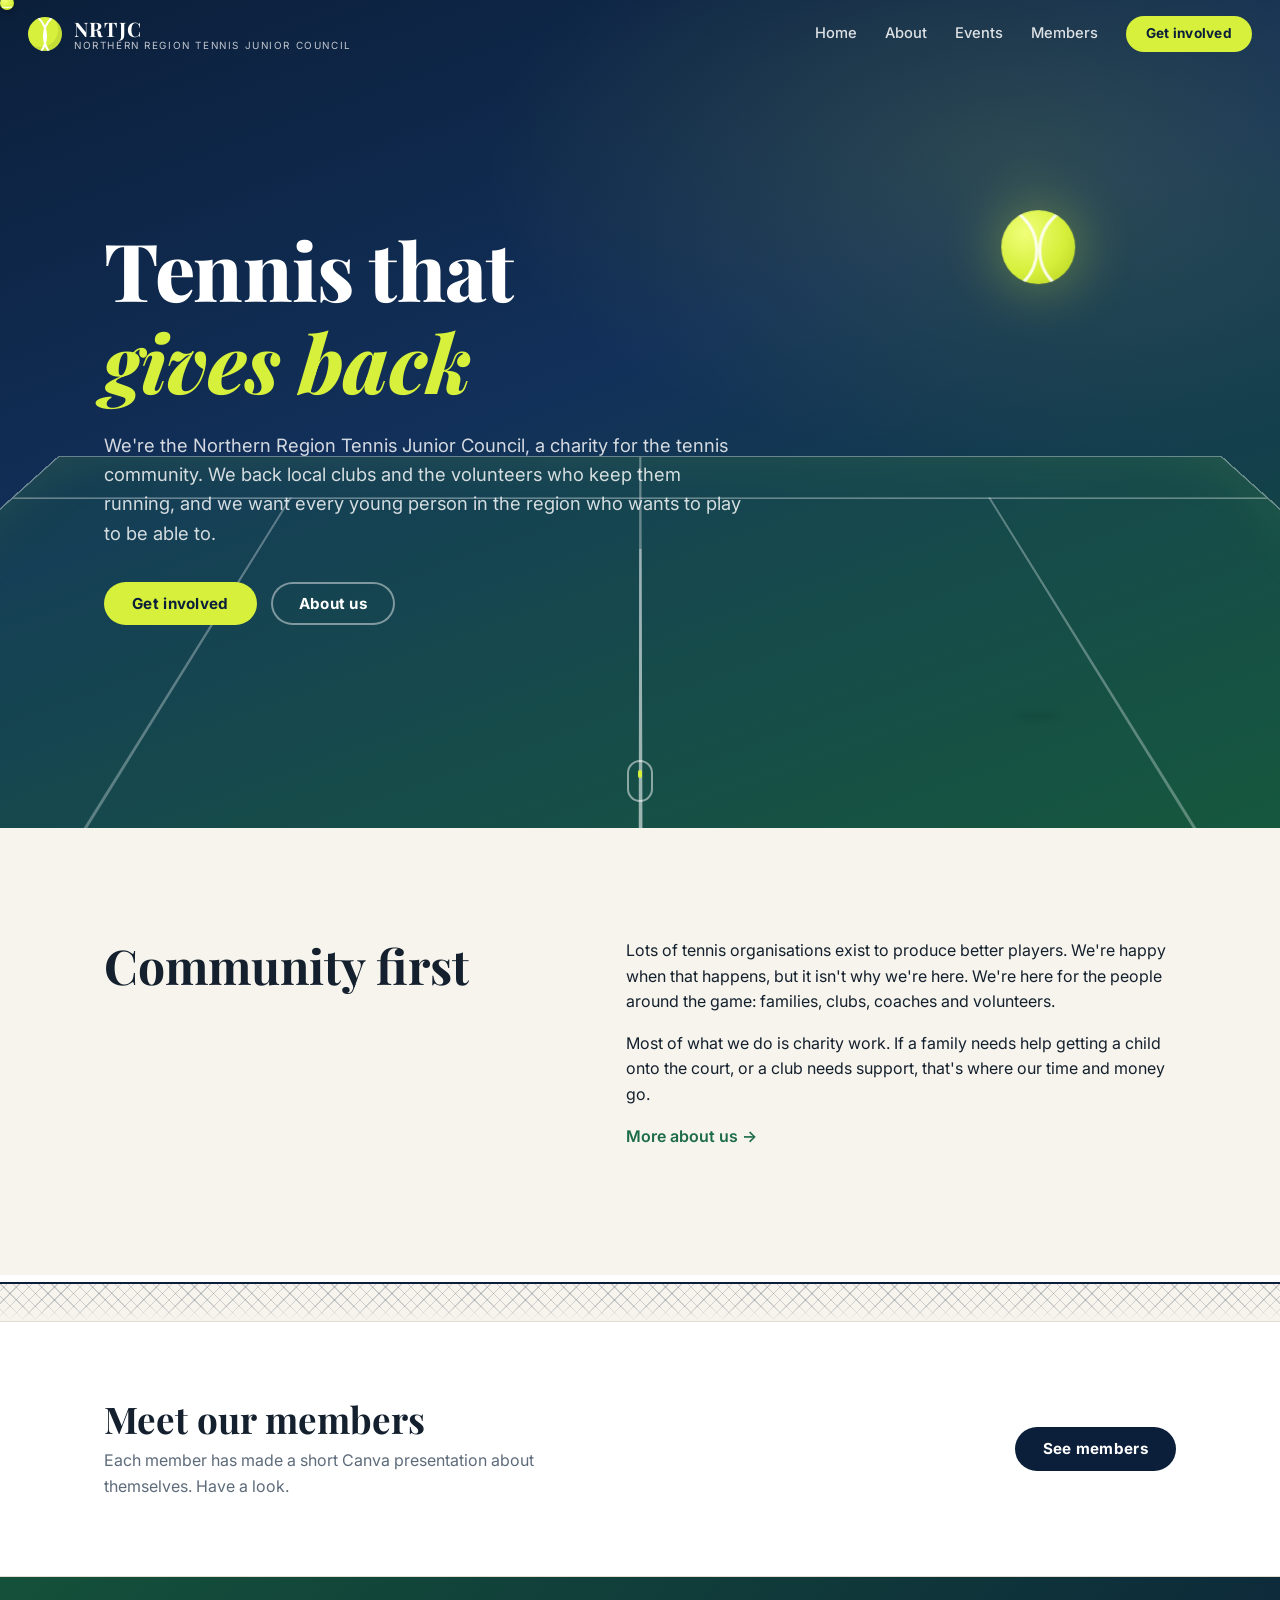
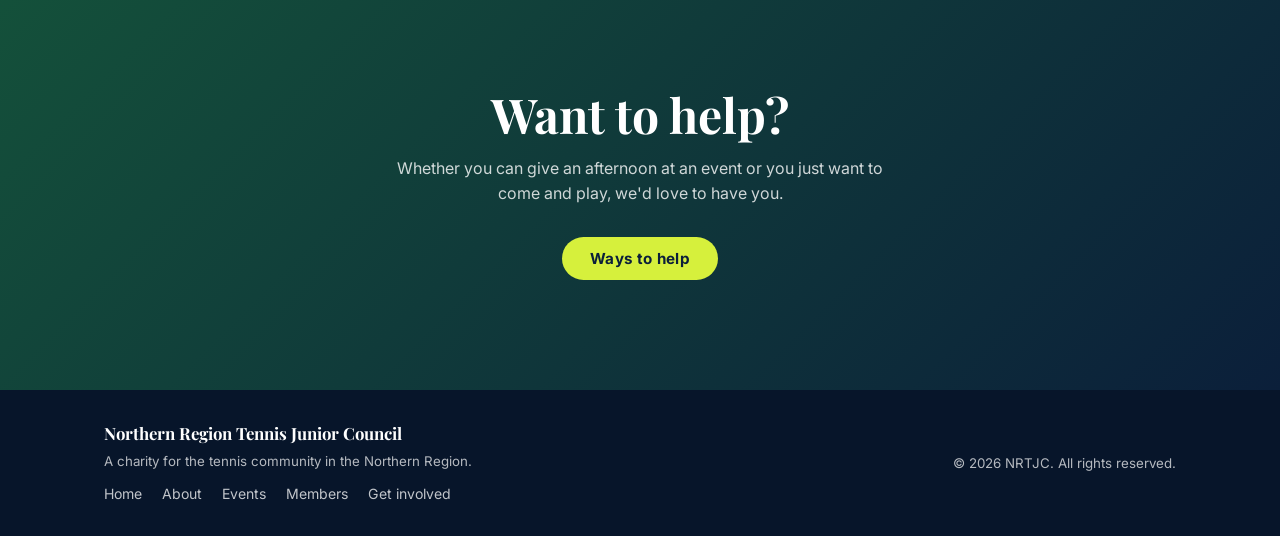
==== commit 3a814bf3: "Remove the ball that hopped over the net divider Co-Authored-By: Claude Opus 5.5 <noreply@anthropic." ====
--- a/index.html
+++ b/index.html
@@ -42,7 +42,7 @@
     </div>
   </section>
 
-  <div class="net" aria-hidden="true"><i></i></div>
+  <div class="net" aria-hidden="true"></div>
 
   <section class="band">
     <div class="wrap split reveal">
--- a/styles.css
+++ b/styles.css
@@ -404,11 +404,10 @@
   border: 2px solid rgba(214,240,60,.7);
 }
 
-/* court lines draw in, and redraw when the hero comes back into view; slight parallax with the pointer */
+/* court lines draw in, and redraw when the hero comes back into view */
 .court-lines { animation: courtIn 1.6s cubic-bezier(.2,.7,.2,1) both; }
 @keyframes courtIn { from { opacity: 0; transform: translateX(-50%) rotateX(62deg) translateY(60px) scale(.94); } }
 .hero.out .court-lines { animation: none; opacity: 0; }
-.hero .court { transform: translate(calc(var(--px, 0) * -16px), calc(var(--py, 0) * -8px)); transition: transform .4s ease-out; }
 
 /* thin scroll line with a rolling ball */
 .progress { position: fixed; z-index: 60; left: 0; right: 0; top: 0; height: 14px; pointer-events: none; }
@@ -432,7 +431,7 @@
 .text-link { color: var(--court); font-weight: 600; text-decoration: none; }
 .text-link:hover { text-decoration: underline; }
 
-/* a net between sections; a ball clears it as it scrolls into view */
+/* a net between sections */
 .net { position: relative; height: 46px; background: var(--cream); z-index: 2; }
 .net::before {
   content: ""; position: absolute; left: 0; right: 0; top: 7px; bottom: 0;
@@ -445,20 +444,6 @@
   content: ""; position: absolute; left: 0; right: 0; top: 0; height: 7px;
   background: var(--white); border-bottom: 2px solid var(--navy);
 }
-.net i {
-  position: absolute; left: 5%; top: 0; width: 18px; height: 18px; border-radius: 50%; z-index: 3;
-  background: radial-gradient(circle at 32% 30%, #f1ff7a, var(--ball) 60%, var(--ball-dark));
-  box-shadow: 0 3px 8px rgba(0,0,0,.25); transform: translateY(26px);
-}
-.net.go i { animation: netX 1.9s linear forwards, netY 1.9s forwards; }
-@keyframes netX { to { left: 90%; } }
-@keyframes netY {
-  0%   { transform: translateY(26px); animation-timing-function: cubic-bezier(.2,.7,.4,1); }
-  45%  { transform: translateY(-58px); animation-timing-function: cubic-bezier(.6,0,.8,.4); }
-  78%  { transform: translateY(28px); animation-timing-function: cubic-bezier(.2,.7,.4,1); }
-  88%  { transform: translateY(10px); animation-timing-function: cubic-bezier(.6,0,.8,.4); }
-  100% { transform: translateY(28px); }
-}
 
 /* member avatars lift slightly on hover */
 .member:hover .avatar, .member:focus-visible .avatar { transform: translateY(-4px); }
